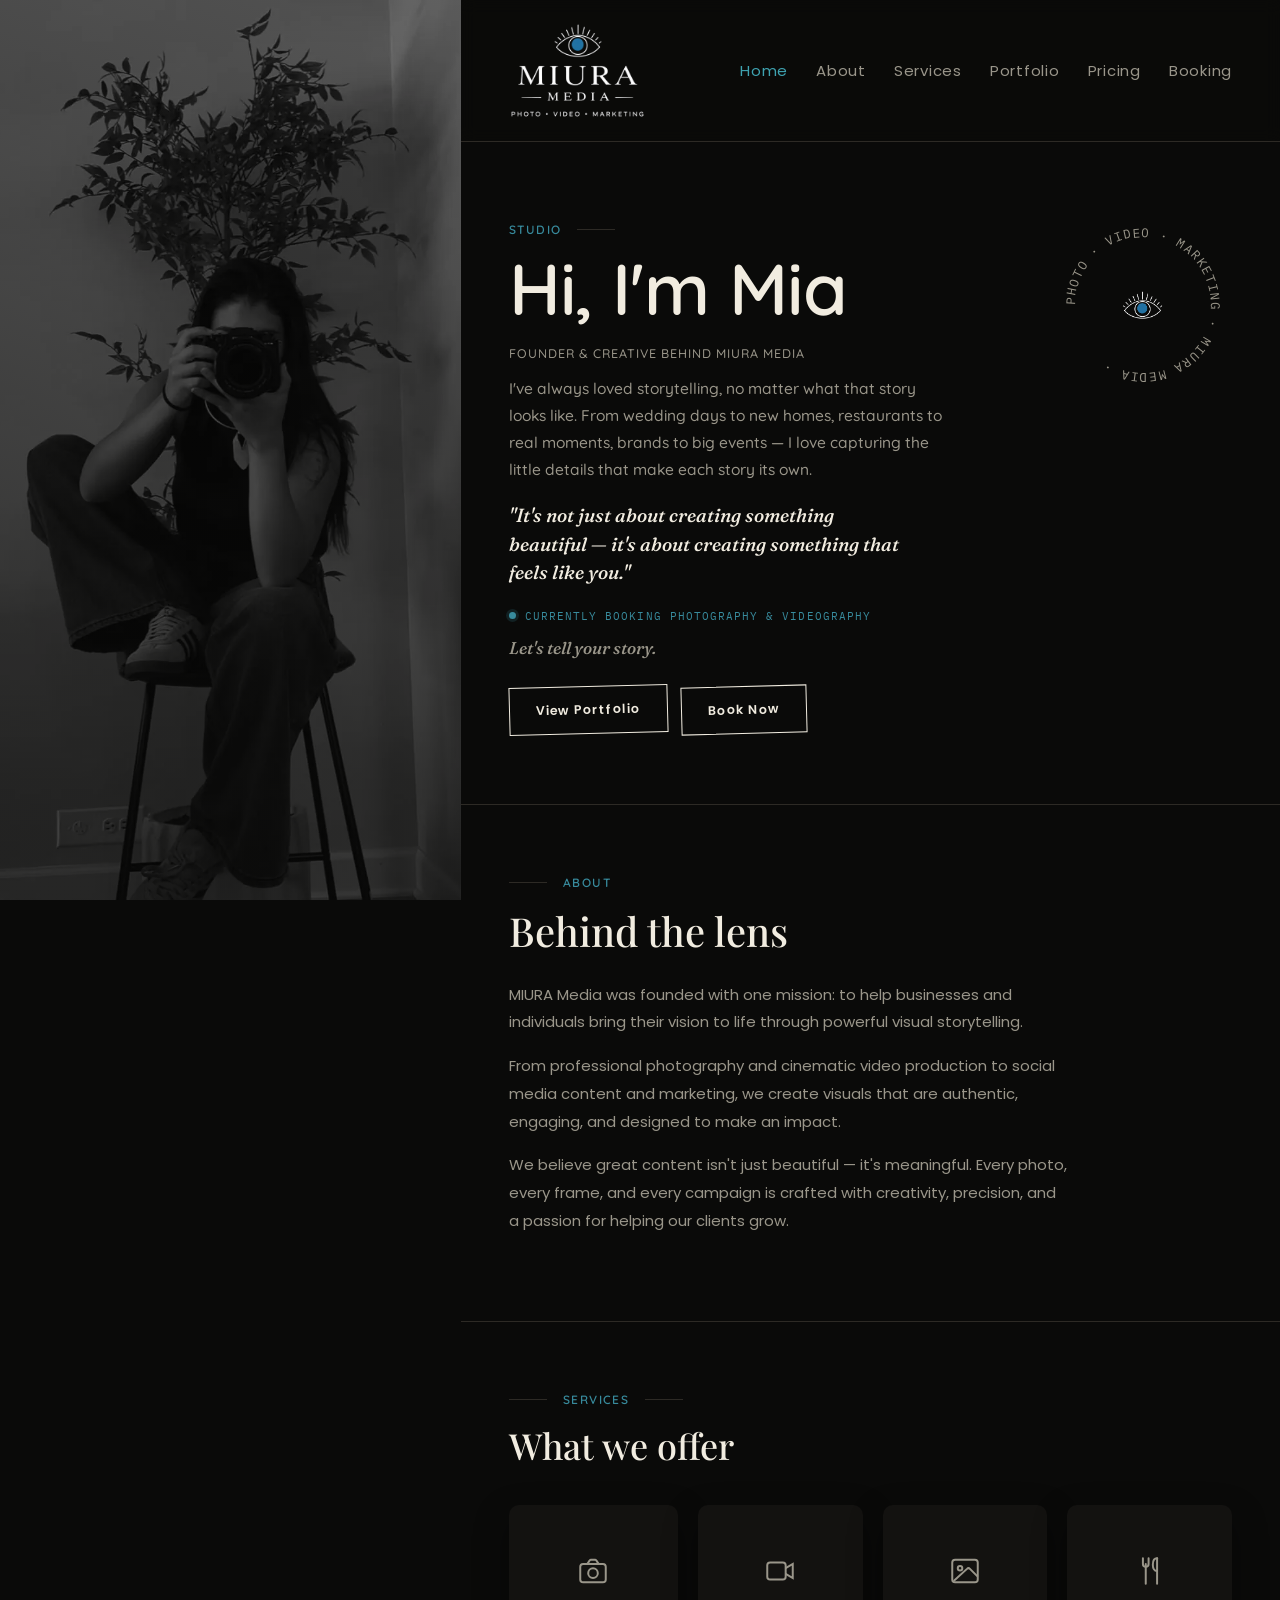
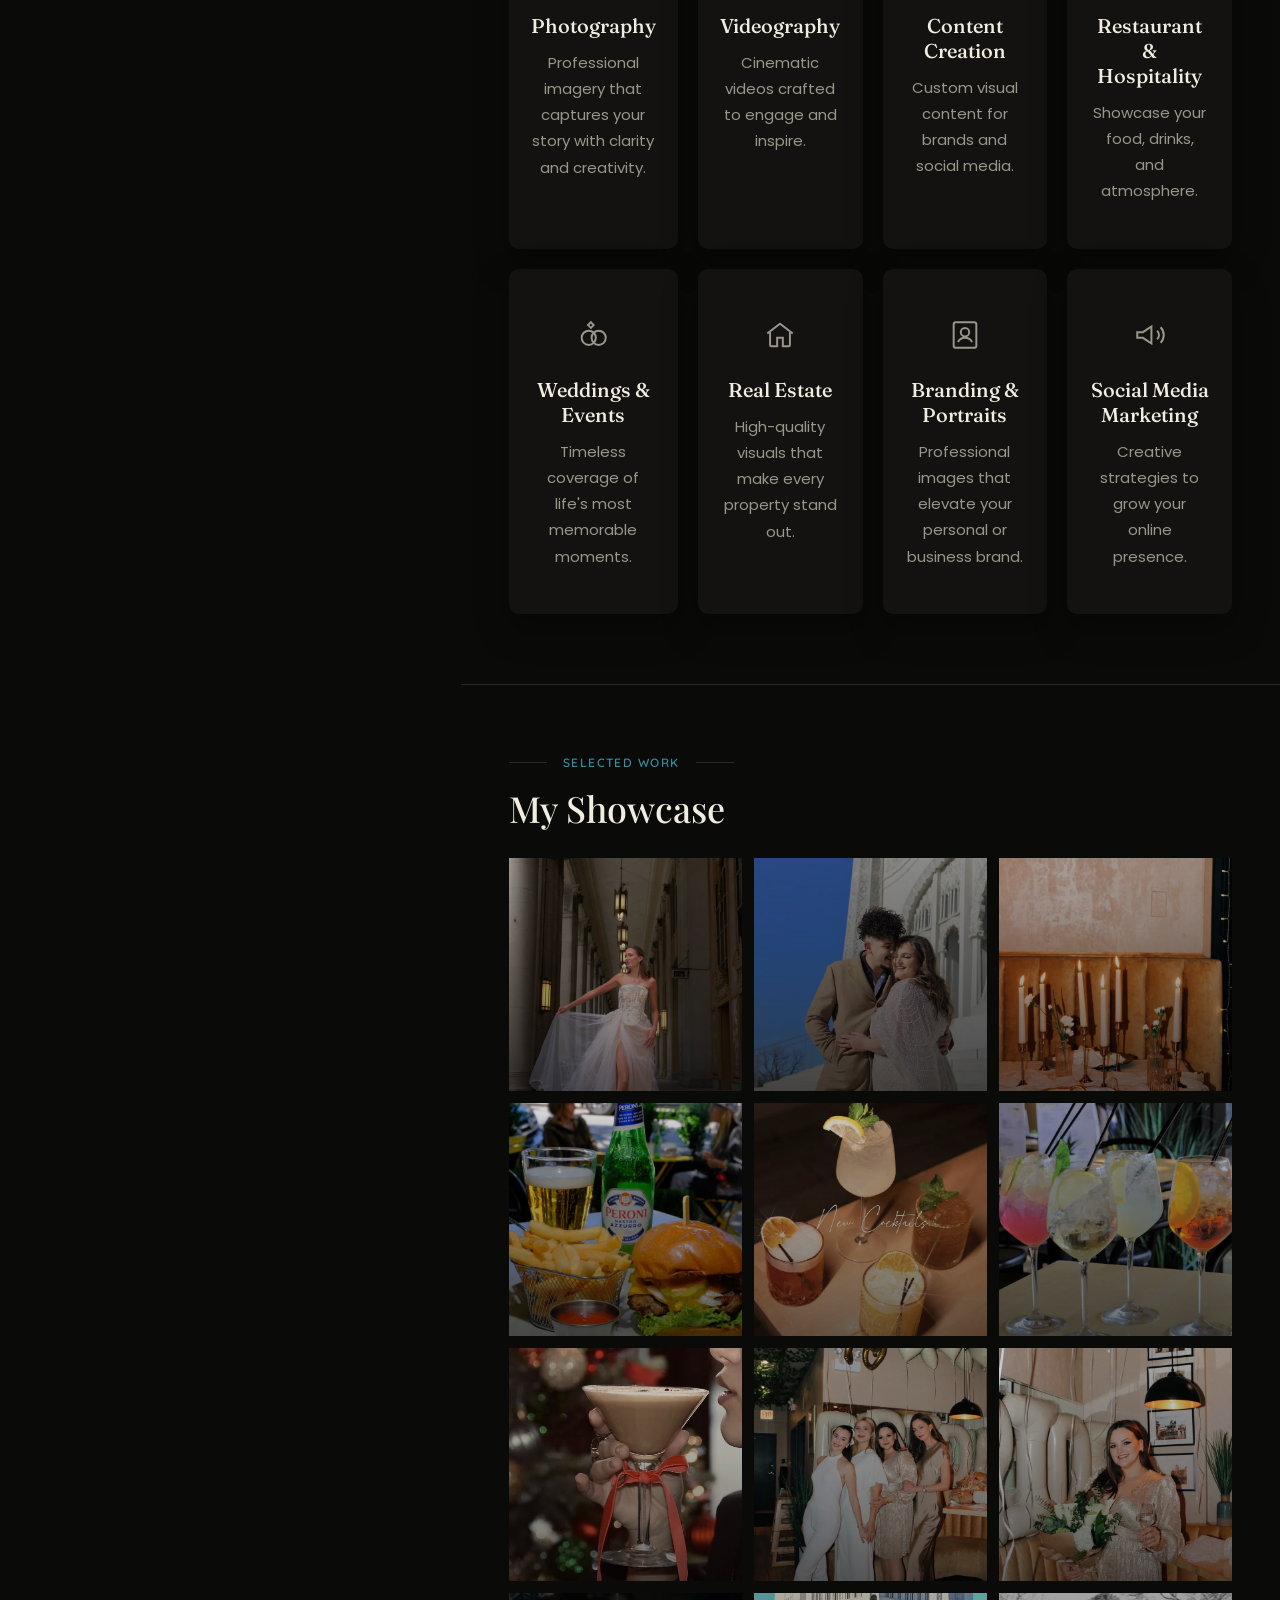
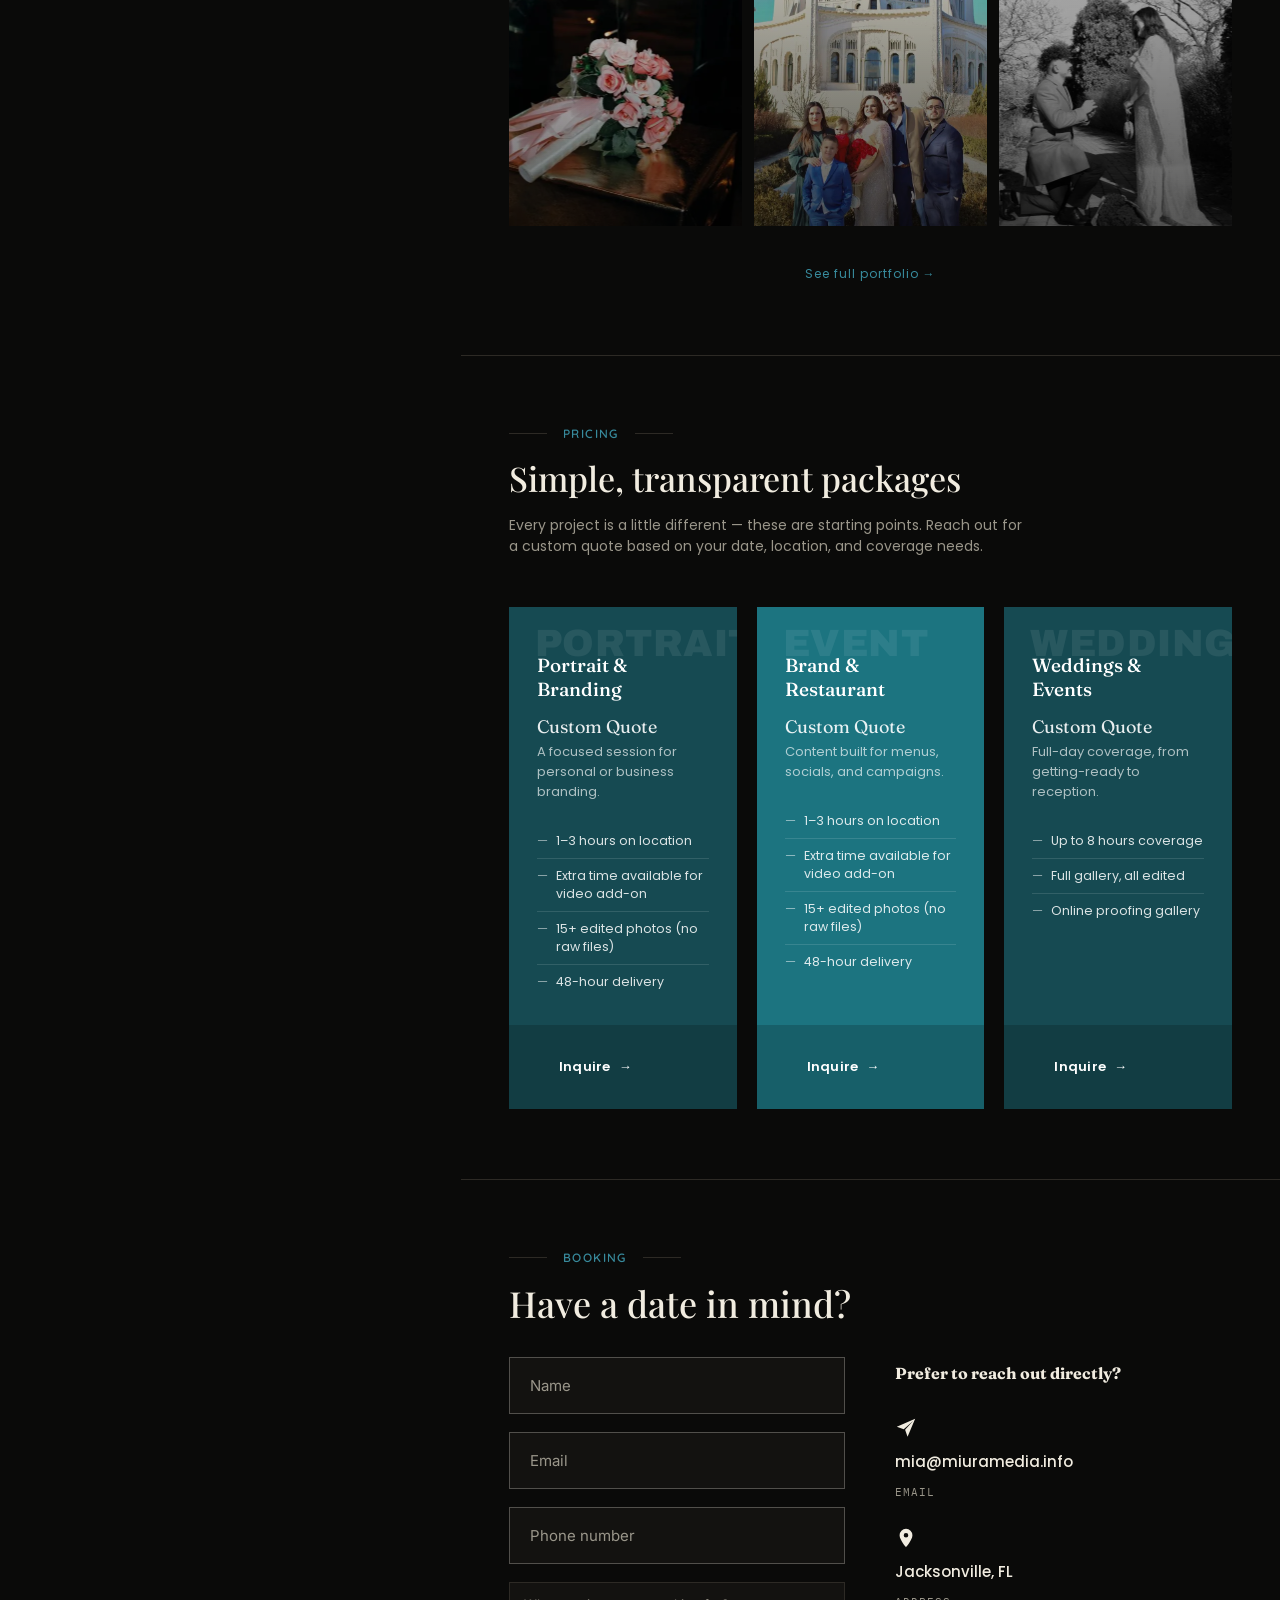
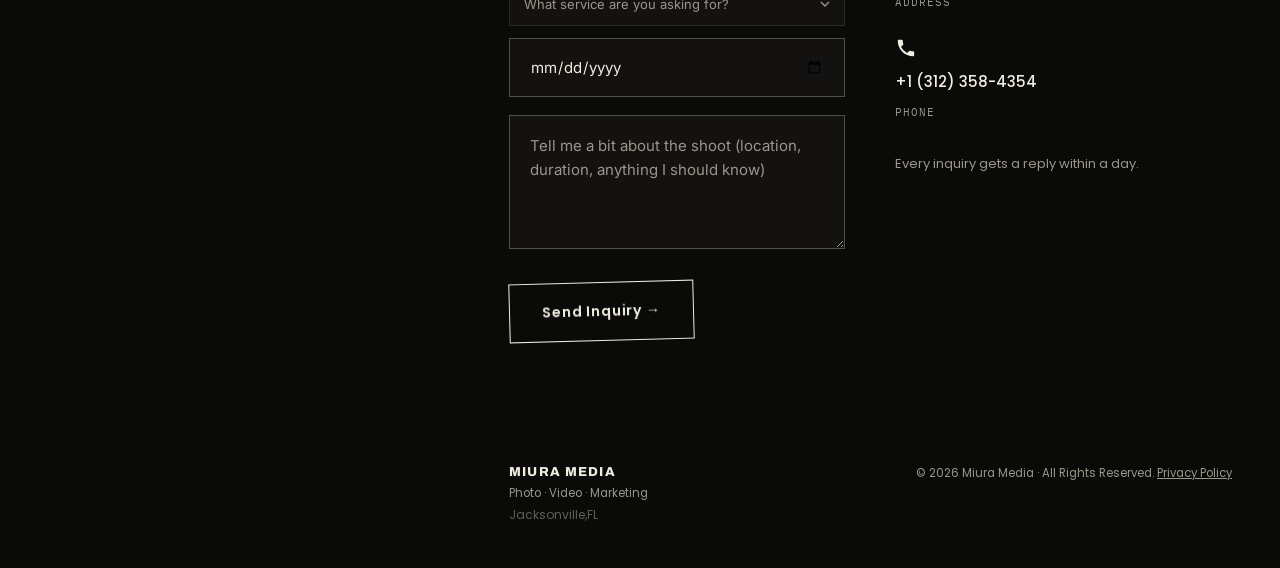
==== index.html @ 9d50cafa "update" ====
<!doctype html>
<html lang="en">
  <head>
    <meta charset="UTF-8" />
    <meta name="viewport" content="width=device-width, initial-scale=1" />
    <title>Miura Media — Photo · Video · Marketing</title>
    <meta
      name="description"
      content="Miura Media — professional photography, videography & content marketing for weddings, restaurants and brands."
    />
    <link rel="canonical" href="https://miuramedia.info/" />
     

    <meta property="og:type" content="website" />
    <meta
      property="og:title"
      content="Miura Media — Photo · Video · Marketing"
    />
    <meta
      property="og:description"
      content="Professional photography, videography & content marketing for weddings, restaurants and brands."
    />
    <meta
      property="og:image"
      content="https://miuramedia.info/images/logo.webp"
    />
    <meta property="og:url" content="https://miuramedia.info/" />

    <meta name="twitter:card" content="summary_large_image" />
    <meta
      name="twitter:title"
      content="Miura Media — Photo · Video · Marketing"
    />
    <meta
      name="twitter:description"
      content="Professional photography, videography & content marketing for weddings, restaurants and brands."
    />
    <meta
      name="twitter:image"
      content="https://miuramedia.info/images/logo.webp"
    />
    <link rel="icon" type="image/png" href="images/favicon.png" />
    <link rel="preconnect" href="https://fonts.googleapis.com" />
    <link
      rel="stylesheet"
      href="https://fonts.googleapis.com/css2?family=Archivo:wght@800;900&family=Fraunces:ital,opsz,wght@0,9..144,400;0,9..144,500;1,9..144,500&family=Inter:wght@400;500;600&family=IBM+Plex+Mono:wght@400;500&family=Playfair+Display:wght@500;600&family=Poppins:wght@400;500;600;800;900&family=Quicksand:wght@500;600;700&display=swap"
    />
    <link rel="stylesheet" href="css/style.css" />
  </head>
  <body>
    <div id="loading-intro">
      <div id="intro-logo-wrap">
        <img src="images/logo.webp" alt="Miura Media" id="intro-logo" />
      </div>
    </div>

    <div class="layout">
      <div class="left-wrap">
        <div class="left-photo"></div>
      </div>

      <div class="right">
        <nav>
          <div class="brand">
            <img
              src="images/logo.webp"
              alt="Miura Media"
              style="height: 97px; width: auto; display: block"
            />
          </div>
          <div class="navlinks">
            <a href="#home">Home</a><a href="#about">About</a
            ><a href="#services">Services</a><a href="#portfolio">Portfolio</a
            ><a href="#pricing">Pricing</a><a href="#booking">Booking</a>
          </div>
          <button class="hamburger" id="hamburgerBtn" aria-label="Open menu">
            <span></span><span></span><span></span>
          </button>
        </nav>

        <div class="mobile-menu" id="mobileMenu">
          <button
            class="mobile-menu-close"
            id="mobileMenuClose"
            aria-label="Close menu"
          >
            &times;
          </button>
          <a href="#home">Home</a>
          <a href="#about">About</a>
          <a href="#services">Services</a>
          <a href="#portfolio">Portfolio</a>
          <a href="#pricing">Pricing</a>
          <a href="#booking">Booking</a>
        </div>

        <img
          class="mobile-hero-photo"
          src="images/person1.webp"
          alt="Mia — Miura Media"
        />

        <section id="home">
          <div class="badge">
            <svg viewBox="0 0 130 130">
              <g class="ring">
                <defs>
                  <path
                    id="circlePath"
                    d="M 65,65 m -52,0 a 52,52 0 1,1 104,0 a 52,52 0 1,1 -104,0"
                  />
                </defs>
                <text>
                  <textPath href="#circlePath" startOffset="0%">
                    PHOTO · VIDEO · MARKETING · MIURA MEDIA ·
                  </textPath>
                </text>
              </g>
              <image
                href="images/logo-eye-new.png"
                x="30"
                y="52"
                width="70"
                height="27.5"
              />
            </svg>
          </div>
          <div class="flank"><span>Studio</span><span class="rule"></span></div>
          <div class="name display">Hi, I'm Mia</div>
          <div class="founder-line">
            Founder &amp; Creative Behind Miura Media
          </div>
          <p class="bio">
            I've always loved storytelling, no matter what that story looks
            like. From wedding days to new homes, restaurants to real moments,
            brands to big events — I love capturing the little details that make
            each story its own.
          </p>
          <p class="bio-quote">
            "It's not just about creating something beautiful — it's about
            creating something that feels like you."
          </p>
          <div class="booking-status">
            <span class="dot"></span>
            <span>Currently booking photography &amp; videography</span>
          </div>
          <p class="tagline">Let's tell your story.</p>
          <div class="btn-row">
            <a class="btn btn-ghost" href="#portfolio">View Portfolio</a>
            <a class="btn btn-ghost" href="#booking">Book Now</a>
          </div>
        </section>

        <section id="about">
          <div class="flank"><span class="rule"></span><span>About</span></div>
          <h2 class="serif">Behind the lens</h2>
          <p>
            MIURA Media was founded with one mission: to help businesses and
            individuals bring their vision to life through powerful visual
            storytelling.
          </p>
          <p>
            From professional photography and cinematic video production to
            social media content and marketing, we create visuals that are
            authentic, engaging, and designed to make an impact.
          </p>
          <p>
            We believe great content isn't just beautiful — it's meaningful.
            Every photo, every frame, and every campaign is crafted with
            creativity, precision, and a passion for helping our clients grow.
          </p>
        </section>

        <section id="services">
          <div class="flank">
            <span class="rule"></span><span>Services</span
            ><span class="rule"></span>
          </div>
          <h2
            class="serif"
            style="
              font-size: clamp(26px, 3.4vw, 36px);
              font-weight: 500;
              margin-bottom: 36px;
            "
          >
            What we offer
          </h2>
          <div class="svc-cards">
            <div class="svc-card">
              <div class="svc-icon">
                <svg
                  viewBox="0 0 24 24"
                  fill="none"
                  stroke="currentColor"
                  stroke-width="1.4"
                >
                  <rect x="3" y="7" width="18" height="13" rx="2" />
                  <path
                    d="M8 7l1.6-2.4A1 1 0 0 1 10.4 4h3.2a1 1 0 0 1 .8.6L16 7"
                  />
                  <circle cx="12" cy="13.5" r="3.4" />
                </svg>
              </div>
              <h3>Photography</h3>
              <p>
                Professional imagery that captures your story with clarity and
                creativity.
              </p>
            </div>
            <div class="svc-card">
              <div class="svc-icon">
                <svg
                  viewBox="0 0 24 24"
                  fill="none"
                  stroke="currentColor"
                  stroke-width="1.4"
                >
                  <rect x="3" y="6" width="13" height="12" rx="2" />
                  <path d="M16 10l5-3v10l-5-3" />
                </svg>
              </div>
              <h3>Videography</h3>
              <p>Cinematic videos crafted to engage and inspire.</p>
            </div>
            <div class="svc-card">
              <div class="svc-icon">
                <svg
                  viewBox="0 0 24 24"
                  fill="none"
                  stroke="currentColor"
                  stroke-width="1.4"
                >
                  <rect x="3" y="4" width="18" height="16" rx="2" />
                  <circle cx="8.5" cy="10" r="1.6" />
                  <path d="M21 16l-5.5-5.5a1.5 1.5 0 0 0-2.1 0L4 19" />
                </svg>
              </div>
              <h3>Content Creation</h3>
              <p>Custom visual content for brands and social media.</p>
            </div>
            <div class="svc-card">
              <div class="svc-icon">
                <svg
                  viewBox="0 0 24 24"
                  fill="none"
                  stroke="currentColor"
                  stroke-width="1.4"
                  stroke-linecap="round"
                  stroke-linejoin="round"
                >
                  <path d="M7 3v4a2 2 0 0 0 4 0V3" />
                  <path d="M9 7v14" />
                  <path d="M17 3c-2 0-3 2-3 4.5S15 12 17 12" />
                  <path d="M17 3v18" />
                </svg>
              </div>
              <h3>Restaurant &amp; Hospitality</h3>
              <p>Showcase your food, drinks, and atmosphere.</p>
            </div>
            <div class="svc-card">
              <div class="svc-icon">
                <svg
                  viewBox="0 0 24 24"
                  fill="none"
                  stroke="currentColor"
                  stroke-width="1.4"
                >
                  <circle cx="9" cy="14" r="5" />
                  <circle cx="16" cy="14" r="5" />
                  <path d="M12.5 5l-2-2-2 2 2 2z" />
                </svg>
              </div>
              <h3>Weddings &amp; Events</h3>
              <p>Timeless coverage of life's most memorable moments.</p>
            </div>
            <div class="svc-card">
              <div class="svc-icon">
                <svg
                  viewBox="0 0 24 24"
                  fill="none"
                  stroke="currentColor"
                  stroke-width="1.4"
                >
                  <path d="M3 11l9-7 9 7" />
                  <path d="M5 10v9a1 1 0 0 0 1 1h4v-6h4v6h4a1 1 0 0 0 1-1v-9" />
                </svg>
              </div>
              <h3>Real Estate</h3>
              <p>High-quality visuals that make every property stand out.</p>
            </div>
            <div class="svc-card">
              <div class="svc-icon">
                <svg
                  viewBox="0 0 24 24"
                  fill="none"
                  stroke="currentColor"
                  stroke-width="1.4"
                >
                  <rect x="4" y="3" width="16" height="18" rx="1.5" />
                  <circle cx="12" cy="10" r="3" />
                  <path d="M7 17c1-2 3-3 5-3s4 1 5 3" />
                </svg>
              </div>
              <h3>Branding &amp; Portraits</h3>
              <p>
                Professional images that elevate your personal or business
                brand.
              </p>
            </div>
            <div class="svc-card">
              <div class="svc-icon">
                <svg
                  viewBox="0 0 24 24"
                  fill="none"
                  stroke="currentColor"
                  stroke-width="1.4"
                >
                  <path d="M3 10v4h4l6 4V6l-6 4H3z" />
                  <path d="M17 9a4 4 0 0 1 0 6M19.5 6.5a8 8 0 0 1 0 11" />
                </svg>
              </div>
              <h3>Social Media Marketing</h3>
              <p>Creative strategies to grow your online presence.</p>
            </div>
          </div>
        </section>

        <section id="portfolio">
          <div class="flank">
            <span class="rule"></span><span>Selected Work</span
            ><span class="rule"></span>
          </div>
          <h2
            class="serif"
            style="
              font-size: clamp(26px, 3.4vw, 36px);
              font-weight: 500;
              margin-bottom: 26px;
            "
          >
            My Showcase
          </h2>

          <div class="grid" data-portfolio-grid data-limit="12"></div>

          <div class="view-all"><a href="portfolio.html">View More →</a></div>
        </section>

        <section id="pricing">
          <div class="flank">
            <span class="rule"></span><span>Pricing</span
            ><span class="rule"></span>
          </div>
          <h2
            class="serif"
            style="font-size: 34px; font-weight: 500; margin-bottom: 14px"
          >
            Simple, transparent packages
          </h2>
          <p
            style="
              color: var(--text-dim);
              font-size: 14px;
              max-width: 520px;
              margin-bottom: 50px;
            "
          >
            Every project is a little different — these are starting points.
            Reach out for a custom quote based on your date, location, and
            coverage needs.
          </p>

          <div class="pricing-grid">
            <!-- KART 1: Portrait & Branding -->
            <div class="price-card">
              <div class="ghost">PORTRAIT</div>
              <div class="card-top">
                <h3>Portrait &amp; Branding</h3>
                <div class="price">Custom Quote</div>
                <div class="desc">
                  A focused session for personal or business branding.
                </div>
                <ul>
                  <li>1–3 hours on location</li>
                  <li>Extra time available for video add-on</li>
                  <li>15+ edited photos (no raw files)</li>
                  <li>48-hour delivery</li>
                </ul>
              </div>
              <div class="card-bottom">
                <a class="btn btn-ghost inquire-btn" href="#booking">
                  <span>Inquire</span><span class="arrow">→</span>
                </a>
              </div>
            </div>

            <!-- KART 2: Brand & Restaurant (ortadaki, "mid" class'ı öne çıkarıyor) -->
            <div class="price-card mid">
              <div class="ghost">EVENT</div>
              <div class="card-top">
                <h3>Brand &amp; Restaurant</h3>
                <div class="price">Custom Quote</div>
                <div class="desc">
                  Content built for menus, socials, and campaigns.
                </div>
                <ul>
                  <li>1–3 hours on location</li>
                  <li>Extra time available for video add-on</li>
                  <li>15+ edited photos (no raw files)</li>
                  <li>48-hour delivery</li>
                </ul>
              </div>
              <div class="card-bottom">
                <a class="btn btn-ghost inquire-btn" href="#booking">
                  <span>Inquire</span><span class="arrow">→</span>
                </a>
              </div>
            </div>

            <!-- KART 3: Weddings & Events -->
            <div class="price-card">
              <div class="ghost">WEDDING</div>
              <div class="card-top">
                <h3>Weddings &amp; Events</h3>
                <div class="price">Custom Quote</div>
                <div class="desc">
                  Full-day coverage, from getting-ready to reception.
                </div>
                <ul>
                  <li>Up to 8 hours coverage</li>
                  <li>Full gallery, all edited</li>
                  <li>Online proofing gallery</li>
                </ul>
              </div>
              <div class="card-bottom">
                <a class="btn btn-ghost inquire-btn" href="#booking">
                  <span>Inquire</span><span class="arrow">→</span>
                </a>
              </div>
            </div>
          </div>
        </section>

        <section id="booking">
          <div class="flank">
            <span class="rule"></span><span>Booking</span
            ><span class="rule"></span>
          </div>
          <h2
            class="serif"
            style="
              font-size: clamp(26px, 3.4vw, 36px);
              font-weight: 500;
              margin-bottom: 30px;
            "
          >
            Have a date in mind?
          </h2>
          <div class="booking-wrap">
            <form class="booking-form" id="booking-form">
              <input
                type="text"
                name="website"
                id="booking-hp"
                autocomplete="off"
                tabindex="-1"
                style="
                  position: absolute;
                  left: -9999px;
                  width: 1px;
                  height: 1px;
                  opacity: 0;
                "
              />
              <input
                class="field"
                type="text"
                id="booking-name"
                placeholder="Name"
                required
              />
              <input
                class="field"
                type="email"
                id="booking-email"
                placeholder="Email"
                required
              />
              <input
                class="field"
                type="tel"
                id="booking-phone"
                placeholder="Phone number"
              />
              <div class="custom-select" id="service-select">
                <button
                  type="button"
                  class="custom-select-trigger"
                  id="service-trigger"
                >
                  <span class="custom-select-label"
                    >What service are you asking for?</span
                  >
                  <svg
                    class="custom-select-arrow"
                    width="10"
                    height="6"
                    viewBox="0 0 10 6"
                    fill="none"
                  >
                    <path
                      d="M1 1l4 4 4-4"
                      stroke="currentColor"
                      stroke-width="1.4"
                    />
                  </svg>
                </button>
                <ul class="custom-select-options" id="service-options">
                  <li data-value="photography">Photography</li>
                  <li data-value="videography">Videography</li>
                  <li data-value="content">Content Creation</li>
                  <li data-value="restaurant">Restaurant &amp; Hospitality</li>
                  <li data-value="weddings">Weddings &amp; Events</li>
                  <li data-value="real-estate">Real Estate</li>
                  <li data-value="branding">Branding &amp; Portraits</li>
                  <li data-value="social">Social Media Marketing</li>
                </ul>
                <input
                  type="hidden"
                  id="service-type"
                  name="service"
                  value=""
                />
              </div>
              <input
                class="field"
                type="date"
                id="booking-date"
                placeholder="Preferred date"
                min="2026-08-30"
              />
              <textarea
                class="field"
                id="booking-notes"
                rows="4"
                placeholder="Tell me a bit about the shoot (location, duration, anything I should know)"
              ></textarea>
              <button
                type="submit"
                class="btn btn-ghost"
                id="booking-submit"
                style="margin-top: 8px"
              >
                Send Inquiry →
              </button>
              <p
                id="booking-status"
                style="margin-top: 10px; font-size: 14px"
              ></p>
            </form>
            <div class="booking-info">
              <b>Prefer to reach out directly?</b>
              <div class="contact-row">
                <div class="contact-item">
                  <svg viewBox="0 0 24 24" fill="currentColor">
                    <path d="M22 2 2 10.5l7.5 2.8L20 4l-9 10 2.7 7.5L22 2Z" />
                  </svg>
                  <a
                    class="contact-value"
                    href="mailto:mia@miuramedia.info"
                    style="text-decoration: none"
                    >mia@miuramedia.info</a
                  >
                  <span class="contact-label">Email</span>
                </div>
                <div class="contact-item">
                  <svg viewBox="0 0 24 24" fill="currentColor">
                    <path
                      d="M12 2a7 7 0 0 0-7 7c0 5.2 7 13 7 13s7-7.8 7-13a7 7 0 0 0-7-7Zm0 9.5A2.5 2.5 0 1 1 12 6.5a2.5 2.5 0 0 1 0 5Z"
                    />
                  </svg>
                  <span class="contact-value">Jacksonville, FL</span>
                  <span class="contact-label">Address</span>
                </div>
                <div class="contact-item">
                  <svg viewBox="0 0 24 24" fill="currentColor">
                    <path
                      d="M6.6 10.8a15.8 15.8 0 0 0 6.6 6.6l2.2-2.2a1 1 0 0 1 1-.25c1.1.36 2.3.56 3.5.56a1 1 0 0 1 1 1V20a1 1 0 0 1-1 1C10.6 21 3 13.4 3 4a1 1 0 0 1 1-1h3.5a1 1 0 0 1 1 1c0 1.2.2 2.4.56 3.5a1 1 0 0 1-.25 1L6.6 10.8Z"
                    />
                  </svg>
                  <a
                    class="contact-value"
                    href="tel:+13123584354"
                    style="text-decoration: none"
                    >+1 (312) 358-4354</a
                  >
                  <span class="contact-label">Phone</span>
                </div>
              </div>
              <p class="contact-note">
                Every inquiry gets a reply within a day.
              </p>
            </div>
          </div>
        </section>

        <footer>
          <div>
            <div class="fbrand">MIURA MEDIA</div>
            <div>Photo · Video · Marketing</div>
            <div style="font-size: 12px; opacity: 0.6; margin-top: 4px">
            Jacksonville,FL
            </div>
          </div>
          <div>
            © 2026 Miura Media · All Rights Reserved.
            <a href="privacy.html" style="color: inherit">Privacy Policy</a>
          </div>
        </footer>
      </div>
    </div>
    <div class="lightbox" id="lightbox">
      <span class="lightbox-close" id="lightboxClose">&times;</span>
      <button
        class="lightbox-nav lightbox-prev"
        id="lightboxPrev"
        aria-label="Previous"
      >
        &#8249;
      </button>
      <img id="lightbox-img" src="" alt="" />
      <button
        class="lightbox-nav lightbox-next"
        id="lightboxNext"
        aria-label="Next"
      >
        &#8250;
      </button>
    </div>
    <script src="js/portfolio-data.js"></script>
    <script src="js/main.js"></script>
  </body>
</html>
---- css/style.css ----
:root {
  --bg: #0a0a09;
  --panel: #131210;
  --panel-2: #1a1815;
  --line: #2d2a25;
  --text: #f1ece0;
  --text-dim: #9a968a;
  --teal: #388b9d;
}

* {
  box-sizing: border-box;
  margin: 0;
  padding: 0;
}
html {
  scroll-behavior: smooth;
}
body {
  background: var(--bg);
  color: var(--text);
  font-family: "Poppins", sans-serif;
  -webkit-font-smoothing: antialiased;
}
.display {
  font-family: "Archivo", sans-serif;
  font-weight: 900;
}
.serif {
  font-family: "Playfair Display", serif;
}
.mono {
  font-family: "IBM Plex Mono", monospace;
}
a {
  color: inherit;
}

.layout {
  display: flex;
  min-height: 100vh;
}

/* LEFT — sticky portrait, persists through Home / About / Services / Portfolio */
.left-wrap {
  position: relative;
  width: 36%;
  flex-shrink: 0;
}
.left-photo {
  position: sticky;
  top: 0;
  height: 100vh;
  width: 100%;
  background:
    linear-gradient(200deg, rgba(10, 10, 9, 0.15), rgba(10, 10, 9, 0.55) 75%),
    url("../images/person1.webp");
  background-size: cover;
  background-position: center 70%;
}
.left-photo .tag {
  position: absolute;
  bottom: 24px;
  left: 24px;
  font-family: "IBM Plex Mono", monospace;
  font-size: 10px;
  letter-spacing: 0.1em;
  color: rgba(241, 236, 224, 0.35);
}
.mobile-hero-photo {
  display: none;
}

.right {
  flex: 1;
  min-width: 0;
}

nav {
  position: sticky;
  top: 0;
  z-index: 20;
  background: rgba(10, 10, 9, 0.9);
  backdrop-filter: blur(8px);
  display: flex;
  align-items: center;
  justify-content: space-between;
  padding: 22px 48px;
  border-bottom: 1px solid var(--line);
}
.brand {
  display: flex;
  align-items: center;
  gap: 10px;
}
.brand svg {
  width: 22px;
  height: 19px;
}
.brand span {
  font-family: "Archivo", sans-serif;
  font-weight: 800;
  font-size: 14px;
  letter-spacing: 0.14em;
}
.navlinks {
  display: flex;
  gap: 28px;
  font-size: 15px;
  letter-spacing: 0.05em;
  color: var(--text-dim);
}
.navlinks a {
  text-decoration: none;
}
.navlinks a:hover {
  color: var(--teal);
}

section {
  padding: 70px 48px;   /* 100px yerine 70px */
  border-bottom: 1px solid var(--line);
}
.flank {
  display: flex;
  align-items: center;
  gap: 16px;
  margin-bottom: 14px;
}
.flank.center {
  justify-content: center;
}
.flank .rule {
  width: 38px;
  height: 1px;
  background: var(--line);
}
.flank span {
  font-family: "Quicksand", sans-serif;
  font-weight: 600;
  font-size: 12px;
  letter-spacing: 0.12em;
  color: var(--teal);
  text-transform: uppercase;
}
/* HOME */
#home {
  position: relative;
  padding-top: 80px;
}
.badge {
  position: absolute;
  top: 78px;
  right: 52px;
  width: 170px;
  height: 170px;
}
.badge text {
  font-family: "IBM Plex Mono", monospace;
  font-size: 9.6px;
  letter-spacing: 0.06em;
  fill: var(--text-dim);
}
.badge .ring {
  animation: spin 18s linear infinite;
  transform-origin: 65px 65px;
}
@keyframes spin {
  to {
    transform: rotate(360deg);
  }
}

#home .name {
  font-family: "Quicksand", sans-serif;
  font-weight: 600;
  line-height: 1.05;
  letter-spacing: -0.01em;
  font-size: clamp(30px, 6.2vw, 72px);
  color: var(--text);
}

#home .name .letter {
  display: inline-block;
  opacity: 0;
  transform: translateY(22px);
  transition:
    opacity 0.6s ease,
    transform 0.6s ease;
}

#home .name .letter.in {
  opacity: 1;
  transform: translateY(0);
}

@media (prefers-reduced-motion: reduce) {
  #home .name .letter {
    opacity: 1;
    transform: none;
    transition: none;
  }
}
.founder-line {
  font-family: "Quicksand", sans-serif;
  font-weight: 500;
  font-size: 12.5px;
  letter-spacing: 0.08em;
  color: var(--text-dim);
  text-transform: uppercase;
  margin: 18px 0 0;
}

.bio {
  max-width: 440px;
  color: var(--text-dim);
  font-size: 14.5px;
  line-height: 1.75;
  margin: 14px 0 18px;
}
#home .bio {
  font-family: "Quicksand", sans-serif;
  font-weight: 500;
  font-size: 15.5px;
}
.bio-quote {
  font-family: "Fraunces", serif;
  font-style: italic;
  font-weight: 500;
  font-size: 19px;
  line-height: 1.5;
  color: var(--text);
  max-width: 400px;
  margin: 0 0 22px;
}

.booking-status {
  display: flex;
  align-items: center;
  gap: 9px;
  margin-bottom: 14px;
}

.booking-status .dot {
  width: 7px;
  height: 7px;
  border-radius: 50%;
  background: var(--teal);
  box-shadow: 0 0 0 3px rgba(56, 139, 157, 0.18);
  display: inline-block;
  flex-shrink: 0;
}

.booking-status span:last-child {
  font-family: "IBM Plex Mono", monospace;
  font-size: 10.5px;
  letter-spacing: 0.1em;
  color: var(--teal);
  text-transform: uppercase;
}

.tagline {
  font-family: "Fraunces", serif;
  font-style: italic;
  font-weight: 500;
  font-size: 17px;
  color: var(--text-dim);
  margin: 0 0 28px;
}

@media (max-width: 640px) {
   section {
    padding: 32px 20px;
  }
  #home .name {
    font-size: clamp(26px, 9vw, 38px);
  }
  .bio-quote {
    font-size: 16.5px;
    max-width: 100%;
  }
  .booking-status span:last-child {
    font-size: 9.5px;
    letter-spacing: 0.08em;
  }
  .tagline {
    font-size: 15.5px;
  }
}

.btn-row {
  display: flex;
  gap: 14px;
  flex-wrap: wrap;
}

.btn {
  display: inline-block;
  font-size: 12.5px;
  font-weight: 600;
  letter-spacing: 0.06em;
  padding: 14px 26px;
  text-decoration: none;
  transform: rotate(-1.5deg);
  transition:
    transform 0.25s ease,
    background 0.2s ease,
    color 0.2s ease,
    border-color 0.2s ease;
  font-family: "Poppins", sans-serif;
  border: none;
  background: none;
  cursor: pointer;
  appearance: none;
  -webkit-appearance: none;
}
.btn:hover {
  transform: rotate(0deg);
}

.btn-solid {
  background: var(--teal);
  color: var(--bg);
  transition: filter 0.3s ease;
}
.btn-solid:hover {
  filter: brightness(1.12);
}
.btn-ghost {
  border: 1px solid var(--text);
  color: var(--text);
  transition:
    border-color 0.3s ease,
    color 0.3s ease;
}
.btn-ghost:hover {
  border-color: var(--teal);
  color: var(--teal);
}

/* ABOUT */
#about h2 {
  font-size: clamp(28px, 3.6vw, 40px);
  font-weight: 500;
  margin-bottom: 24px;
}
#about p {
  max-width: 560px;
  color: var(--text-dim);
  font-size: 15px;
  line-height: 1.85;
  margin-bottom: 16px;
}

/* SERVICES */
.svc-cards {
  display: grid;
  grid-template-columns: repeat(4, 1fr);
  gap: 20px;
}
.svc-card {
  background: var(--panel);
  padding: 44px 22px;
  text-align: center;
  border-radius: 10px;

  box-shadow: 0 14px 34px rgba(0, 0, 0, 0.35);
  transition:
    background 0.3s ease,
    transform 0.3s ease,
    border-color 0.3s ease;
}
.svc-card:hover {
  transform: translateY(-4px);
  border-color: var(--teal);
}

.svc-icon {
  width: 64px;
  height: 44px;
  display: flex;
  align-items: center;
  justify-content: center;
  margin: 0 auto 20px;
}
.svc-icon svg {
  width: 34px;
  height: 34px;
  color: var(--text-dim);
  transition: color 0.3s ease;
}
.svc-card h3 {
  font-family: "Fraunces", serif;
  font-size: 20px;
  font-weight: 500;
  margin-bottom: 12px;
  color: var(--text);
  transition: color 0.3s ease;
}
.svc-card p {
  color: var(--text-dim);
  font-size: 15px;
  line-height: 1.75;
}
.svc-card:hover {
  background: var(--panel-2);
}
.svc-card:hover .svc-icon svg {
  color: var(--teal);
}

/* PORTFOLIO */
.filter-row {
  display: flex;
  gap: 20px;
  margin-bottom: 28px;
  font-size: 15px;

  color: var(--text-dim);
  font-family: "Poppins", sans-serif;
  flex-wrap: wrap;
}
.filter-row span.active {
  color: var(--teal);
}
.filter-row .dot {
  color: var(--line);
}
.filter-row span[data-filter] {
  cursor: pointer;
}
.filter-row span[data-filter]:hover {
  color: var(--text);
}
.grid {
  display: grid;
  grid-template-columns: repeat(3, 1fr);
  gap: 12px;
}
.g-empty {
  grid-column: 1 / -1;
  padding: 48px 0;
  text-align: center;
  font-family: "IBM Plex Mono", monospace;
  font-size: 12px;
  letter-spacing: 0.06em;
  color: var(--text-dim);
}
.g-tile {
  aspect-ratio: 1/1;
  position: relative;
  overflow: hidden;
  display: flex;
  align-items: flex-end;
  padding: 14px;
}
.g-tile::after {
  content: "";
  position: absolute;
  inset: 0;
  pointer-events: none;
  background: linear-gradient(
    180deg,
    rgba(10, 10, 9, 0.15) 0%,
    rgba(10, 10, 9, 0.6) 100%
  );
  mix-blend-mode: multiply;
}
.g-tile .cap {
  font-family: "IBM Plex Mono", monospace;
  font-size: 10.5px;
  letter-spacing: 0.08em;
  color: rgba(241, 236, 224, 0.7);
  opacity: 0;
  transition: opacity 0.2s;
  position: relative;
  z-index: 2;
}
.g-tile:hover .cap {
  opacity: 1;
}
.g-tile:hover .tint {
  opacity: 0.55;
}
.g-tile .tint {
  position: absolute;
  inset: 0;
  background: var(--bg);
  opacity: 0;
  transition: opacity 0.3s ease;
}
.g-tile {
  transition: box-shadow 0.3s ease;
}
/* .g-tile:hover {
  box-shadow: inset 0 0 0 1px var(--teal);
} */

.view-all {
  text-align: center;
  margin-top: 34px;
}
.view-all a {
  color: var(--teal);
  font-size: 12px;
  letter-spacing: 0.08em;
  text-decoration: none;
}

/* BOOKING */
#booking {
  border-bottom: none;
}
.booking-wrap {
  display: flex;
  gap: 50px;
  flex-wrap: wrap;
}
.booking-form {
  flex: 1;
  min-width: 280px;
}
.field {
  width: 100%;
  background: var(--panel);
  border: 1px solid rgba(241, 236, 224, 0.28);
  color: var(--text);
  padding: 18px 20px;
  font-size: 15px;
  margin-bottom: 18px;
  font-family: "Inter", sans-serif;
  outline: none;
  transition: border-color 0.2s ease;
}
.field:focus,
.field:focus-visible {
  outline: none;
  border-color: var(--teal);
}
.field::placeholder {
  color: var(--text-dim);
}
textarea.field {
  resize: vertical;
  min-height: 130px;
  line-height: 1.6;
  font-size: 15px;
}
#booking-submit {
  padding: 18px 32px;
  font-size: 14px;
}

/* Custom dropdown — replaces native <select> for full style control */
.custom-select {
  position: relative;
  margin-bottom: 12px;
}
.custom-select-trigger {
  width: 100%;
  background: var(--panel);
  border: 1px solid var(--line);
  color: var(--text);
  padding: 13px 14px;
  font-size: 13px;
  font-family: "Inter", sans-serif;
  text-align: left;
  display: flex;
  align-items: center;
  justify-content: space-between;
  cursor: pointer;
  transition: border-color 0.2s ease;
  outline: none;
}
.custom-select-trigger:focus,
.custom-select-trigger:focus-visible {
  outline: none;
  border-color: var(--teal);
}
.custom-select-trigger .custom-select-label {
  color: var(--text-dim);
}
.custom-select.has-value .custom-select-trigger .custom-select-label {
  color: var(--text);
}
.custom-select-trigger:hover,
.custom-select.open .custom-select-trigger {
  border-color: var(--teal);
}
.custom-select-arrow {
  color: var(--text-dim);
  flex-shrink: 0;
  margin-left: 10px;
  transition: transform 0.2s ease;
}
.custom-select.open .custom-select-arrow {
  transform: rotate(180deg);
}
.custom-select-options {
  list-style: none;
  margin: 0;
  padding: 6px 0;
  position: absolute;
  top: calc(100% + 6px);
  left: 0;
  right: 0;
  z-index: 20;
  background: #0a0a09;
  border: 1px solid var(--line);
  max-height: 280px;
  overflow-y: auto;
  -webkit-overflow-scrolling: touch;
  touch-action: pan-y;
  overscroll-behavior: contain;
  scrollbar-width: thin;
  scrollbar-color: var(--line) transparent;
  opacity: 0;
  visibility: hidden;
  transform: translateY(-6px);
  transition:
    opacity 0.18s ease,
    transform 0.18s ease;
  box-shadow: 0 18px 40px rgba(0, 0, 0, 0.5);
}
.custom-select-options::-webkit-scrollbar {
  width: 6px;
}
.custom-select-options::-webkit-scrollbar-track {
  background: transparent;
}
.custom-select-options::-webkit-scrollbar-thumb {
  background: var(--line);
  border-radius: 3px;
}
.custom-select-options::-webkit-scrollbar-thumb:hover {
  background: var(--text-dim);
}
.custom-select.open .custom-select-options {
  opacity: 1;
  visibility: visible;
  transform: translateY(0);
}
.custom-select-options li {
  padding: 11px 14px;
  font-size: 13px;
  color: var(--text);
  cursor: pointer;
  transition:
    background 0.12s ease,
    color 0.12s ease;
}
.custom-select-options li:hover,
.custom-select-options li.active {
  background: var(--teal);
  color: var(--bg);
}

.booking-info {
  flex: 1;
  min-width: 240px;
  color: var(--text-dim);
  font-size: 13.5px;
  line-height: 2;
}
.booking-info b {
  color: var(--text);
  display: block;
  margin-bottom: 6px;
  font-family: "Fraunces", serif;
  font-size: 16px;
}
.contact-row {
  display: flex;
  flex-direction: column;
  gap: 24px;
  margin: 28px 0;
}
.contact-item {
  display: flex;
  flex-direction: column;
  gap: 4px;
}
.contact-item svg {
  width: 22px;
  height: 22px;
  color: var(--text);
  margin-bottom: 4px;
}
.contact-value {
  color: var(--text);
  font-size: 15px;
  font-weight: 500;
}
.contact-label {
  font-family: "IBM Plex Mono", monospace;
  font-size: 11px;
  letter-spacing: 0.08em;
  text-transform: uppercase;
  color: var(--text-dim);
}
.contact-note {
  color: var(--text-dim);
  font-size: 13px;
  margin: 0;
}

footer {
  padding: 44px 48px;
  display: flex;
  justify-content: space-between;
  flex-wrap: wrap;
  gap: 16px;
  color: var(--text-dim);
  font-size: 11.5px;
}
footer .fbrand {
  font-family: "Archivo", sans-serif;
  font-weight: 800;
  color: var(--text);
  font-size: 13px;
  letter-spacing: 0.1em;
  margin-bottom: 6px;
}

@media (max-width: 900px) {
  .left-wrap {
    display: none;
  }
  .badge {
    display: none;
  }
  .svc-cards {
    grid-template-columns: repeat(2, 1fr);
    gap: 12px;
  }

  .custom-select-options {
    max-height: 200px;
  }
  .custom-select-options li {
    padding: 9px 14px;
  }

  /* Full-width hero photo banner right under the nav, mobile only */

  .mobile-hero-photo {
    display: block;
    width: 100%;
    height: auto;
  }

  /* Portfolio becomes a swipeable slider on mobile */
  .grid {
    display: flex;
    grid-template-columns: unset;
    overflow-x: auto;
    scroll-snap-type: x mandatory;
    gap: 10px;
    margin: 0 -24px;
    padding: 0 24px 6px;
    -webkit-overflow-scrolling: touch;
    scrollbar-width: none;
  }
  .grid::-webkit-scrollbar {
    display: none;
  }
  .g-tile {
    flex: 0 0 80%;
    scroll-snap-align: center;
    aspect-ratio: 4/5;
  }
  .filter-row {
    overflow-x: auto;
    flex-wrap: nowrap;
    padding-bottom: 4px;
    scrollbar-width: none;
  }
  .filter-row::-webkit-scrollbar {
    display: none;
  }

  section {
    padding: 37px 24px;
  }
  nav {
    padding: 18px 24px;
  }
  .navlinks {
    display: none;
  }

  #home {
    padding-top: 24px;
  }
}

/* ---------------------------------------------
   Loading intro — plays once per session, then
   reveals the site. Eye "blinks open" from the
   real logo mark.
--------------------------------------------- */
#loading-intro {
  position: fixed;
  inset: 0;
  z-index: 9999;
  background: #0a0a09;
  display: flex;
  align-items: center;
  justify-content: center;
  transition: opacity 0.6s ease;
}
#loading-intro.intro-hidden {
  opacity: 0;
  pointer-events: none;
}
#loading-intro.intro-skip {
  transition: none;
  opacity: 0;
  pointer-events: none;
}
#intro-logo-wrap {
  width: 220px;
  overflow: hidden;
  clip-path: inset(48% 0 48% 0);
  transform: scale(0.94);
  opacity: 0;
  animation:
    introFadeIn 0.3s ease forwards,
    introBlinkOpen 0.9s cubic-bezier(0.2, 0.9, 0.3, 1) 0.3s forwards;
}
#intro-logo {
  display: block;
  width: 100%;
  height: auto;
}
@keyframes introFadeIn {
  to {
    opacity: 1;
  }
}
@keyframes introBlinkOpen {
  0% {
    clip-path: inset(48% 0 48% 0);
    transform: scale(0.94);
  }
  65% {
    clip-path: inset(0% 0 0% 0);
    transform: scale(1.03);
  }
  100% {
    clip-path: inset(0% 0 0% 0);
    transform: scale(1);
  }
}
body.intro-active {
  overflow: hidden;
}

/* ---------------------------------------------
   Mobile hamburger menu
--------------------------------------------- */
.hamburger {
  display: none;
  flex-direction: column;
  gap: 5px;
  background: none;
  border: none;
  cursor: pointer;
  padding: 8px;
  position: relative;
  z-index: 50;
}
.hamburger span {
  width: 24px;
  height: 2px;
  background: var(--text);
  display: block;
  transition:
    transform 0.25s ease,
    opacity 0.25s ease;
}
.hamburger.open span:nth-child(1) {
  transform: translateY(7px) rotate(45deg);
}
.hamburger.open span:nth-child(2) {
  opacity: 0;
}
.hamburger.open span:nth-child(3) {
  transform: translateY(-7px) rotate(-45deg);
}

.mobile-menu {
  position: fixed;
  inset: 0;
  z-index: 40;
  background: rgba(10, 10, 9, 0.98);
  display: flex;
  flex-direction: column;
  align-items: center;
  justify-content: center;
  gap: 30px;
  opacity: 0;
  pointer-events: none;
  transition: opacity 0.3s ease;
}
.mobile-menu.open {
  opacity: 1;
  pointer-events: auto;
}
.mobile-menu a {
  color: var(--text);
  font-family: "Fraunces", serif;
  font-size: 22px;
  letter-spacing: 0.05em;
  text-decoration: none;
}
.mobile-menu a:hover {
  color: var(--teal);
}

@media (max-width: 900px) {
  .hamburger {
    display: flex;
  }
}

.mobile-menu-close {
  position: absolute;
  top: 18px;
  right: 22px;
  background: none;
  border: none;
  color: var(--text);
  font-size: 48px;
  font-weight: 200;
  line-height: 1;
  cursor: pointer;
  z-index: 60;
}

/* Eye icon on hover + click-to-enlarge lightbox */
.g-tile {
  cursor: pointer;
  -webkit-tap-highlight-color: transparent;
}
.view-icon {
  position: absolute;
  top: 50%;
  left: 50%;
  width: 56px;
  height: 56px;
  border-radius: 50%;
  background: rgba(10, 10, 9, 0.35);
  border: 1px solid rgba(241, 236, 224, 0.45);
  backdrop-filter: blur(3px);
  display: flex;
  align-items: center;
  justify-content: center;
  opacity: 0;
  transform: translate(-50%, -50%) scale(0.8);
  transition:
    opacity 0.3s ease,
    transform 0.3s ease;
  pointer-events: none;
  z-index: 2;
}
.g-tile:hover .view-icon {
  opacity: 1;
  transform: translate(-50%, -50%) scale(1);
}
.g-tile.touch-active .view-icon {
  opacity: 1;
  transform: translate(-50%, -50%) scale(1);
}
.g-tile.touch-active .tint {
  opacity: 0.55;
}
.lightbox {
  position: fixed;
  inset: 0;
  z-index: 200;
  background: rgba(10, 10, 9, 0.95);
  display: none;
  align-items: center;
  justify-content: center;
  padding: 24px;
}
.lightbox.open {
  display: flex;
}
.lightbox img {
  max-width: 90vw;
  max-height: 85vh;
  object-fit: contain;
}
.lightbox-close {
  position: absolute;
  top: 20px;
  right: 28px;
  color: var(--text);
  font-size: 42px;
  font-weight: 200;
  cursor: pointer;
  line-height: 1;
}

@media (max-width: 900px) {
  .view-icon {
    display: none;
  }
}

.pricing-grid {
  display: grid;
  grid-template-columns: repeat(3, 1fr);
  gap: 20px;
}
.price-card {
  position: relative;
  overflow: hidden;
  background: #164a52;
  border: none;
  padding: 0;
  display: flex;
  flex-direction: column;
}
.price-card.mid {
  background: #1c7480;
}

.price-card .ghost {
  position: absolute;
  top: 18px;
  left: 26px;
  font-family: "Archivo", sans-serif;
  font-weight: 900;
  font-size: 38px;
  letter-spacing: 0.5px;
  color: rgba(255, 255, 255, 0.08);
  line-height: 1;
  white-space: nowrap;
  pointer-events: none;
}

.price-card .card-top {
  padding: 46px 28px 0;
  flex: 1;
}

.price-card h3 {
  position: relative;
  font-family: "Fraunces", serif;
  color: #fff;
  font-size: 19px;
  font-weight: 500;
  margin-bottom: 14px;
}
.price-card .price {
  font-family: "Fraunces", serif;
  font-size: 18px;
  color: rgba(255, 255, 255, 0.9);
  margin-bottom: 4px;
}
.price-card .desc {
  color: rgba(255, 255, 255, 0.65);
  font-size: 13px;
  margin-bottom: 22px;
}
.price-card ul {
  list-style: none;
  margin-bottom: 26px;
}
.price-card li {
  font-size: 12.5px;
  color: rgba(255, 255, 255, 0.85);
  padding: 8px 0;
  border-top: 1px solid rgba(255, 255, 255, 0.12);
  display: flex;
  gap: 8px;
}
.price-card li:first-child {
  border-top: none;
}
.price-card li::before {
  content: "—";
  color: rgba(255, 255, 255, 0.5);
  flex-shrink: 0;
}
.price-card .card-bottom {
  display: flex;
  align-items: center;
  justify-content: space-between;
  padding: 20px 28px;
  background: rgba(0, 0, 0, 0.18);
}
.price-card .card-bottom .btn {
  transform: none;
  padding: 12px 22px;
}

.inquire-btn {
  display: inline-flex;
  align-items: center;
  gap: 8px;
  font-size: 13px;
  font-weight: 600;
  letter-spacing: 0.02em;
  text-transform: none;
  border: none;
  color: #fff;
}
.inquire-btn:hover {
  color: #fff;
  border: none;
}
.inquire-btn .arrow {
  display: inline-block;
  transition: transform 0.25s ease;
}
.inquire-btn:hover .arrow {
  transform: translateX(6px) scale(1.4);
}
@media (max-width: 900px) {
  .pricing-grid {
    grid-template-columns: 1fr;
  }

  .price-card .ghost {
    font-size: 26px;
    top: 14px;
    left: 20px;
  }
  .price-card .card-top {
    padding: 34px 22px 0;
  }
  .price-card h3 {
    font-size: 17px;
    margin-bottom: 10px;
  }
  .price-card .card-bottom {
    padding: 16px 22px;
  }
}

/* ---------------------------------------------
   PAGE HEADER — portfolio.html gibi ayrı sayfalarda
   navbar altında: başlık + breadcrumb solda,
   bizim dönen eye-logo rozeti sağda.
--------------------------------------------- */
.page-header {
  position: relative;
  background: var(--panel);
  border-bottom: 1px solid var(--line);
  padding: 70px 48px;
  display: flex;
  align-items: center;
  justify-content: space-between;
  overflow: hidden;
}

.page-header-title {
  display: flex;
  align-items: center;
  gap: 24px;
  flex-wrap: wrap;
}
.page-header-title h1 {
  font-family: "Archivo", sans-serif;
  font-weight: 900;
  font-size: clamp(32px, 4.6vw, 52px);
  letter-spacing: 0.01em;
  text-transform: uppercase;
  color: rgba(241, 236, 224, 0.18);
  margin-bottom: 0;
  white-space: nowrap;
}
.page-header-title .rule {
  height: 1px;
  width: 90px;
  background: var(--line);
  flex-shrink: 0;
}
.breadcrumb {
  font-family: "IBM Plex Mono", monospace;
  font-size: 12px;
  letter-spacing: 0.06em;
  color: var(--text-dim);
  display: flex;
  align-items: center;
  gap: 8px;
}
.breadcrumb a {
  text-decoration: none;
  color: var(--text-dim);
  transition: color 0.2s ease;
}
.breadcrumb a:hover {
  color: var(--teal);
}
.breadcrumb .sep {
  color: var(--line);
}
.breadcrumb .current {
  color: var(--teal);
}

/* page-header içindeki rozet: absolute değil, normal akışta sağda */
.page-header .badge {
  position: relative;
  top: auto;
  right: auto;
  width: 150px;
  height: 150px;
  flex-shrink: 0;
}

@media (max-width: 900px) {
  .page-header {
    flex-direction: column;
    align-items: flex-start; /* ← sola yaslı, webdeki gibi */
    gap: 14px;
    padding: 50px 24px;
  }
  .page-header .badge {
    display: none !important; /* ← daire mobilde kalksın */
  }
  /* h1 ve .rule için ayrı bir kural YOK — webdeki (.page-header-title h1)
     stili aynen mobilde de kullanılıyor: soluk, uppercase, yanında çizgi */
}
@media (max-width: 900px) {
  .filter-row {
    display: flex !important;
    flex-wrap: nowrap !important;
    overflow-x: auto !important;
    white-space: nowrap;
    gap: 14px;
  }
  .filter-row span {
    flex-shrink: 0;
  }
}

.lightbox-nav {
  position: absolute;
  top: 50%;
  transform: translateY(-50%);
  background: rgba(10, 10, 9, 0.4);
  border: 1px solid rgba(241, 236, 224, 0.35);
  color: var(--text);
  font-size: 34px;
  width: 52px;
  height: 52px;
  border-radius: 50%;
  cursor: pointer;
  display: flex;
  align-items: center;
  justify-content: center;
  line-height: 1;
  transition:
    border-color 0.2s ease,
    color 0.2s ease;
  z-index: 210;
}
.lightbox-nav:hover {
  border-color: var(--teal);
  color: var(--teal);
}
.lightbox-prev {
  left: 24px;
}
.lightbox-next {
  right: 24px;
}

@media (max-width: 700px) {
  .lightbox-nav {
    width: 42px;
    height: 42px;
    font-size: 26px;
  }
  .lightbox-prev {
    left: 8px;
  }
  .lightbox-next {
    right: 8px;
  }
}
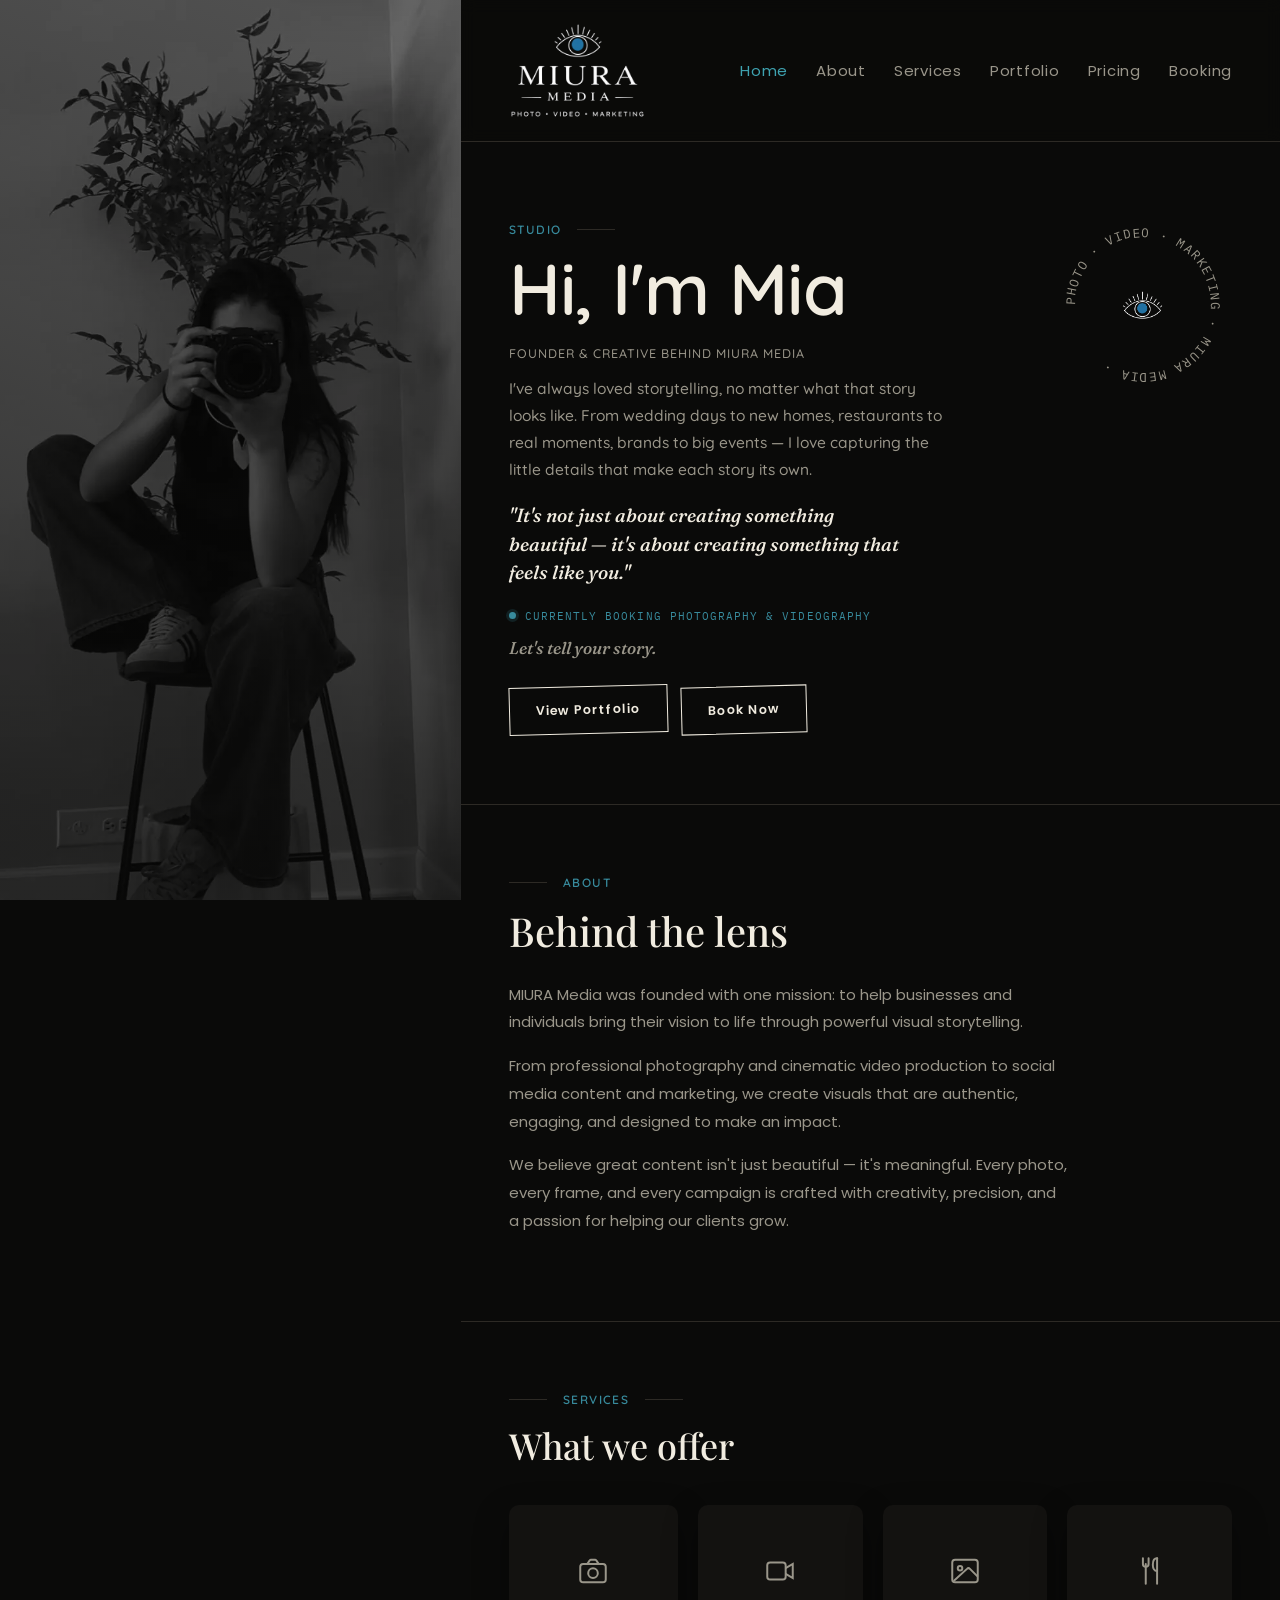
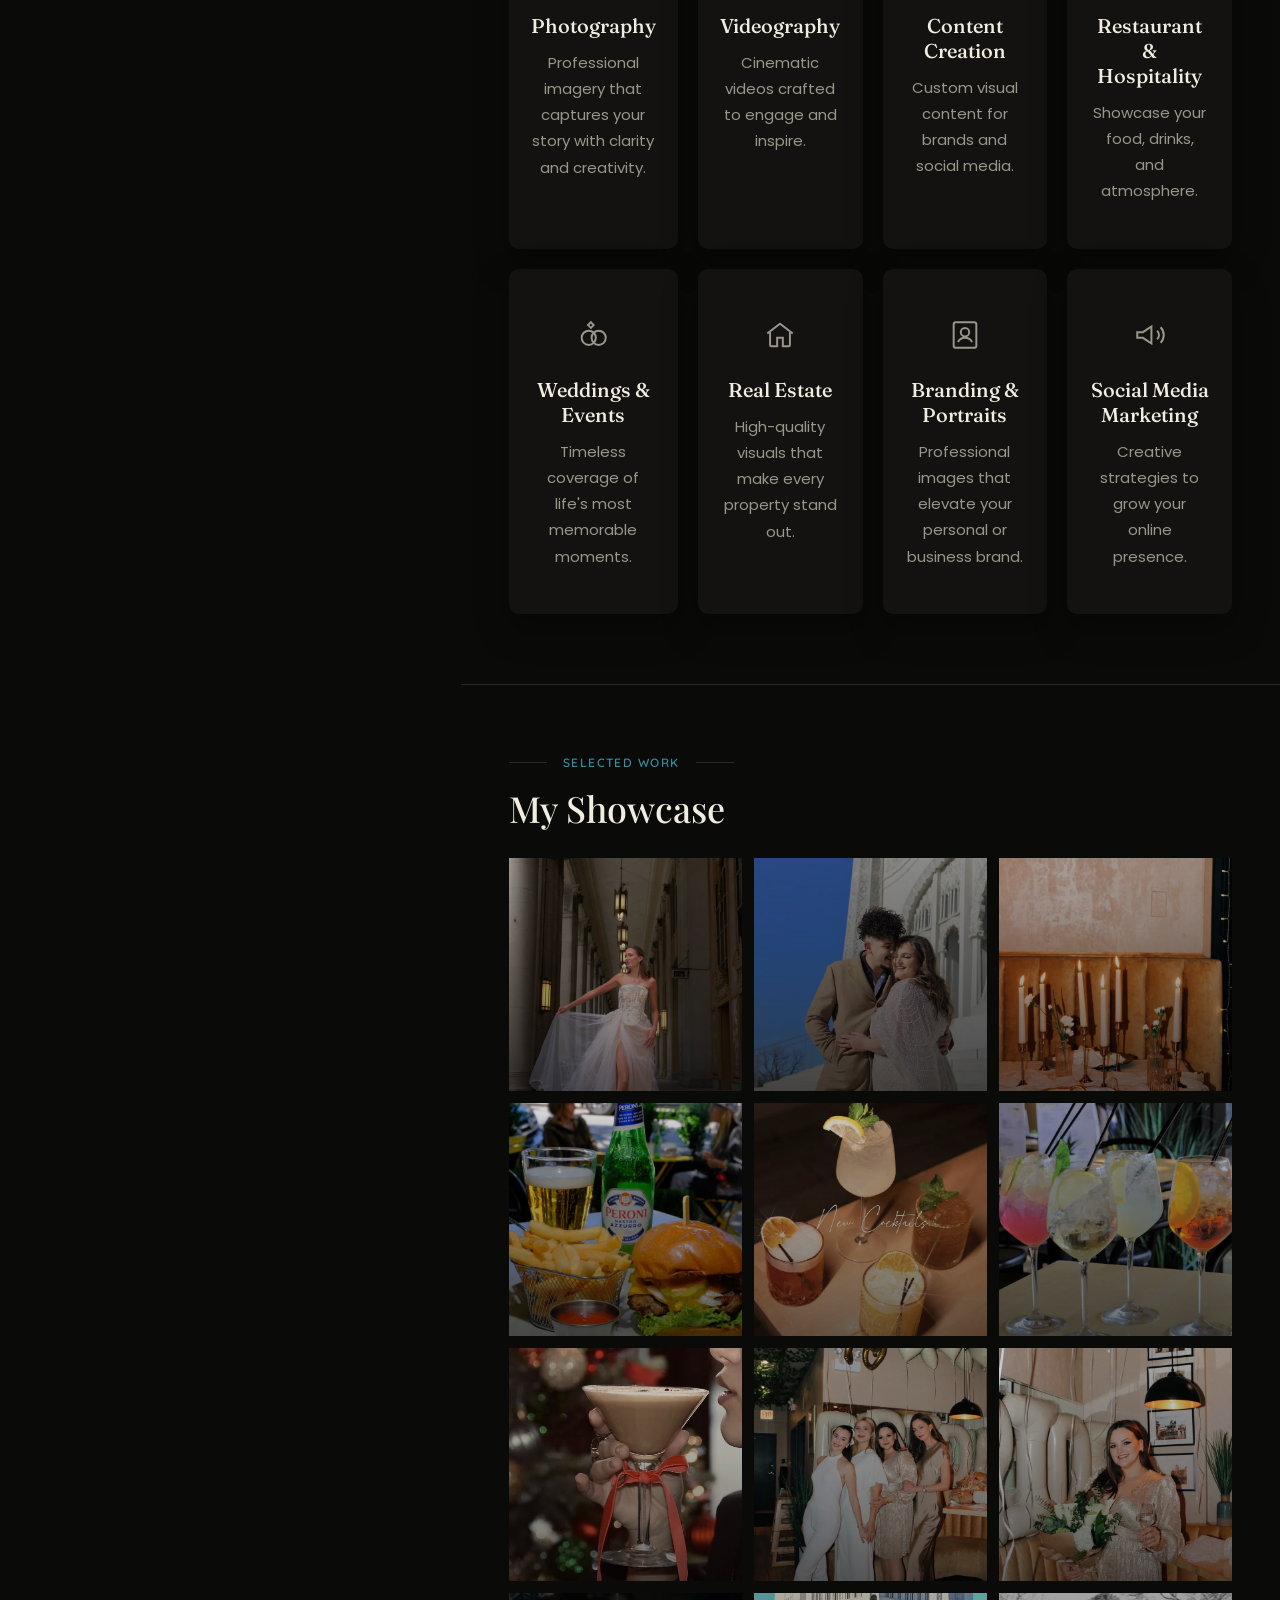
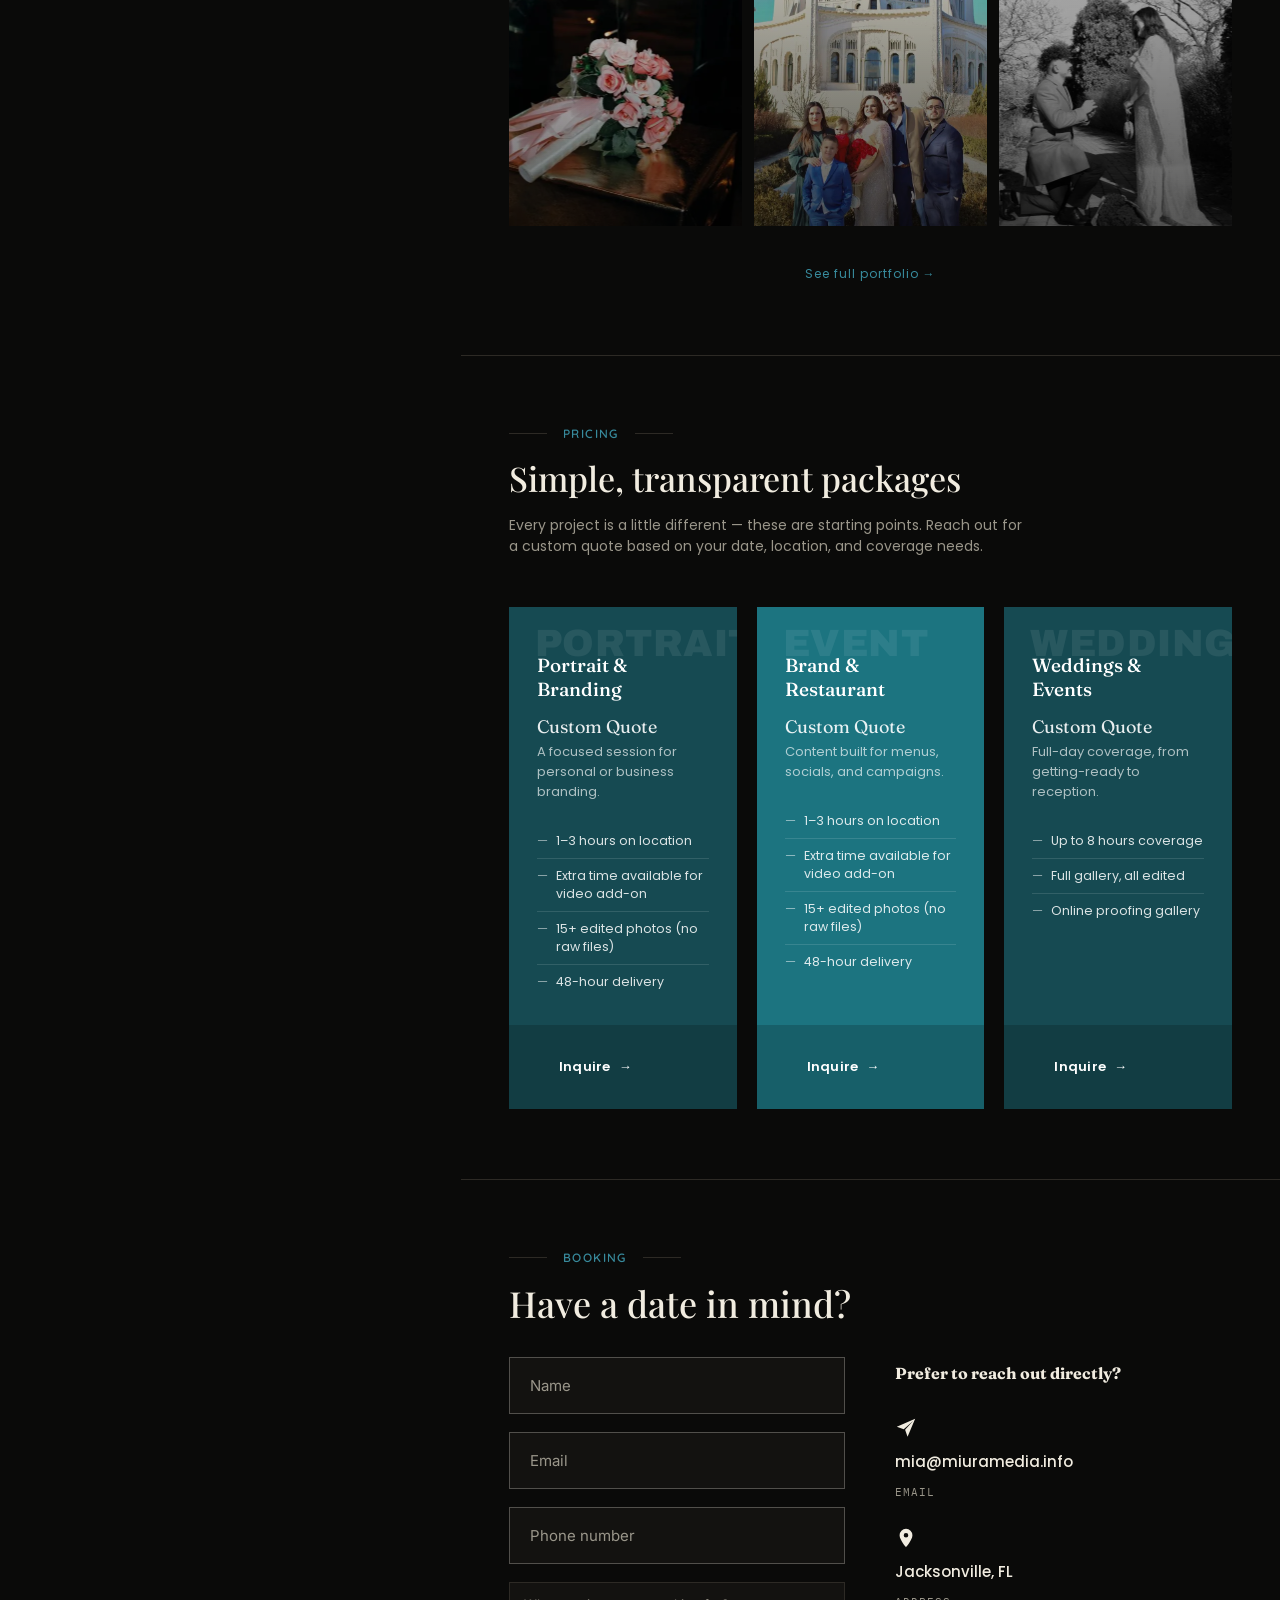
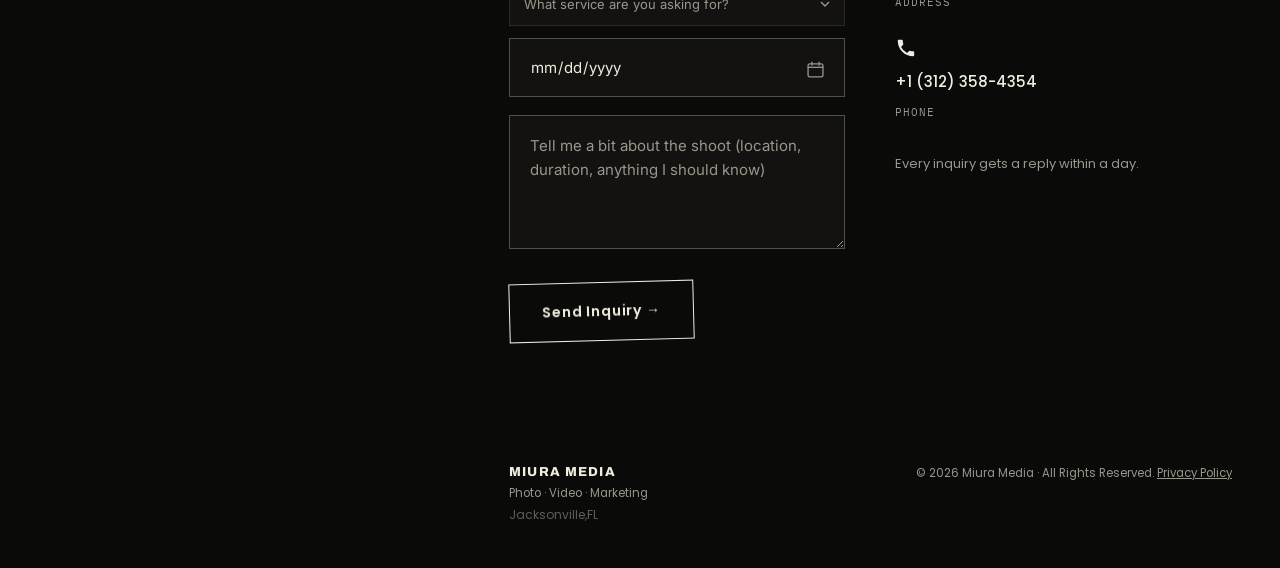
==== commit f2e33aa7: "uptated" ====
--- a/index.html
+++ b/index.html
@@ -9,7 +9,6 @@
       content="Miura Media — professional photography, videography & content marketing for weddings, restaurants and brands."
     />
     <link rel="canonical" href="https://miuramedia.info/" />
-     
 
     <meta property="og:type" content="website" />
     <meta
@@ -39,7 +38,7 @@
       name="twitter:image"
       content="https://miuramedia.info/images/logo.webp"
     />
-    <link rel="icon" type="image/png" href="images/favicon.png" />
+    <link rel="icon" type="image/png" sizes="32x32" href="images/favicon-32.png" />
     <link rel="preconnect" href="https://fonts.googleapis.com" />
     <link
       rel="stylesheet"
@@ -533,13 +532,42 @@
                   value=""
                 />
               </div>
-              <input
-                class="field"
-                type="date"
-                id="booking-date"
-                placeholder="Preferred date"
-                min="2026-08-30"
-              />
+              <div class="date-field-wrap">
+                <input
+                  class="field date-field"
+                  type="date"
+                  id="booking-date"
+                  placeholder="Preferred date"
+                  min="2026-08-30"
+                />
+                <svg
+                  class="date-field-icon"
+                  viewBox="0 0 24 24"
+                  fill="none"
+                  aria-hidden="true"
+                >
+                  <rect
+                    x="3.5"
+                    y="5.5"
+                    width="17"
+                    height="15"
+                    rx="2"
+                    stroke="currentColor"
+                    stroke-width="1.5"
+                  />
+                  <path
+                    d="M3.5 9.5h17"
+                    stroke="currentColor"
+                    stroke-width="1.5"
+                  />
+                  <path
+                    d="M8 3.5v3.5M16 3.5v3.5"
+                    stroke="currentColor"
+                    stroke-width="1.5"
+                    stroke-linecap="round"
+                  />
+                </svg>
+              </div>
               <textarea
                 class="field"
                 id="booking-notes"
@@ -610,7 +638,7 @@
             <div class="fbrand">MIURA MEDIA</div>
             <div>Photo · Video · Marketing</div>
             <div style="font-size: 12px; opacity: 0.6; margin-top: 4px">
-            Jacksonville,FL
+              Jacksonville,FL
             </div>
           </div>
           <div>
--- a/css/style.css
+++ b/css/style.css
@@ -118,7 +118,7 @@
 }
 
 section {
-  padding: 70px 48px;   /* 100px yerine 70px */
+  padding: 70px 48px; /* 100px yerine 70px */
   border-bottom: 1px solid var(--line);
 }
 .flank {
@@ -269,7 +269,7 @@
 }
 
 @media (max-width: 640px) {
-   section {
+  section {
     padding: 32px 20px;
   }
   #home .name {
@@ -539,6 +539,39 @@
 }
 .field::placeholder {
   color: var(--text-dim);
+}
+.date-field-wrap {
+  position: relative;
+  display: flex;
+  align-items: center;
+}
+.date-field-wrap .field {
+  padding-right: 46px;
+}
+.date-field-icon {
+  position: absolute;
+  top: 27%;
+  right: 19px;
+  width: 21px;
+  height: 21px;
+  color: var(--text-dim);
+  pointer-events: none;
+}
+.date-field-wrap:focus-within .date-field-icon {
+  color: var(--teal);
+}
+input[type="date"].field::-webkit-calendar-picker-indicator {
+  opacity: 0;
+  position: absolute;
+  right: 0;
+  top: 0;
+  width: 100%;
+  height: 100%;
+  cursor: pointer;
+}
+input[type="date"].field {
+  color-scheme: dark;
+  position: relative;
 }
 textarea.field {
   resize: vertical;
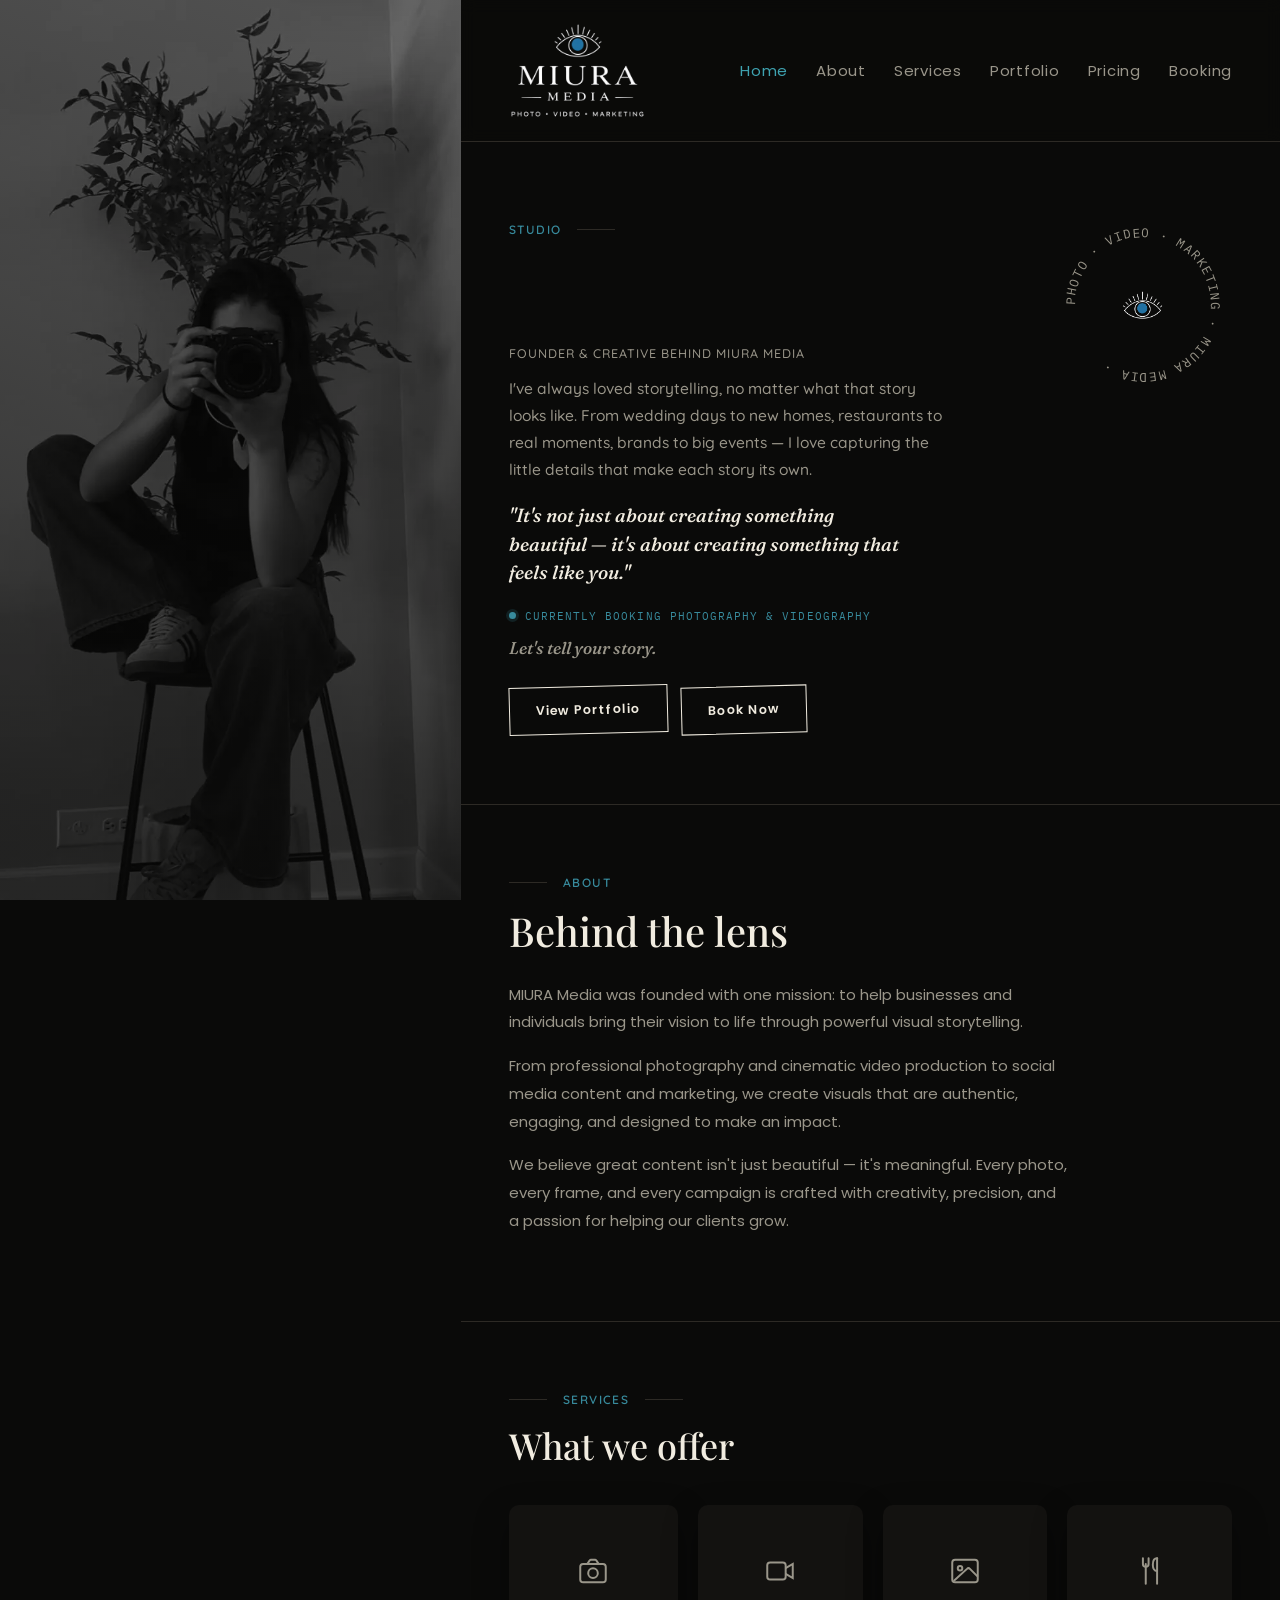
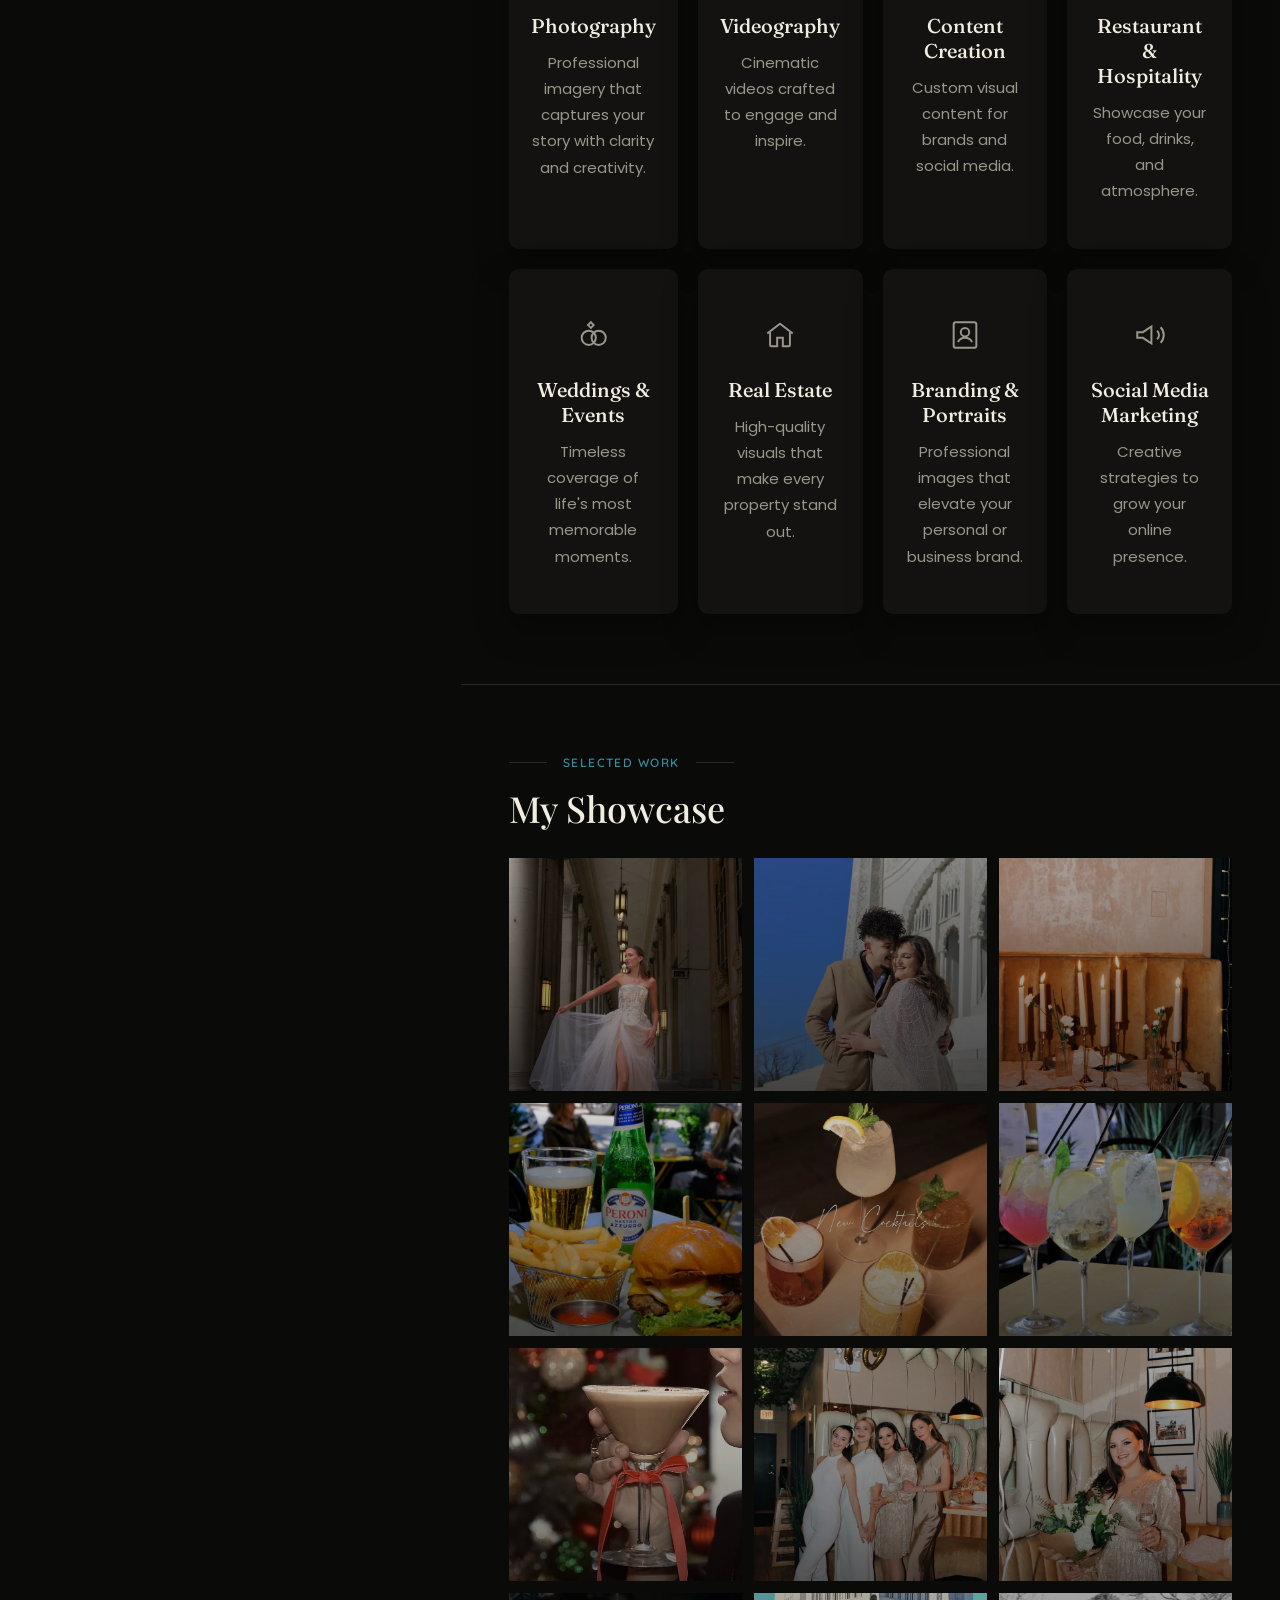
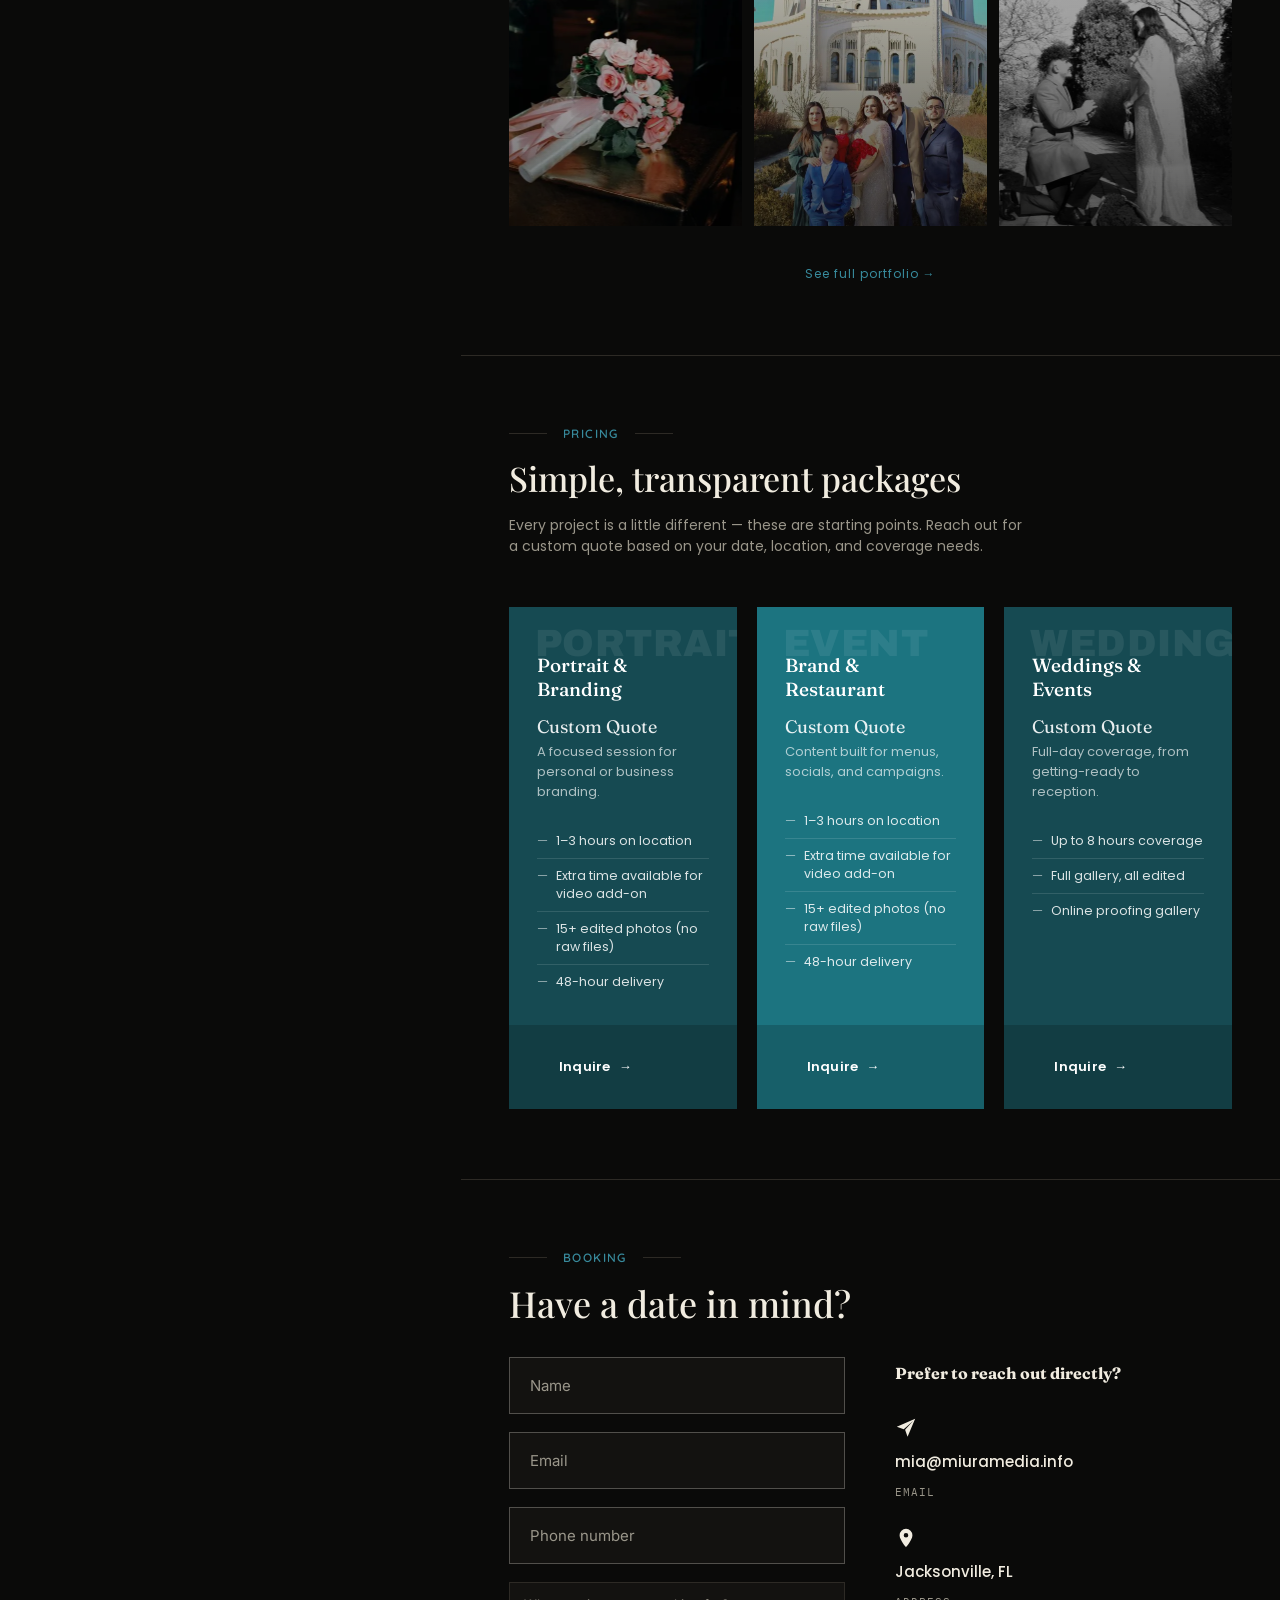
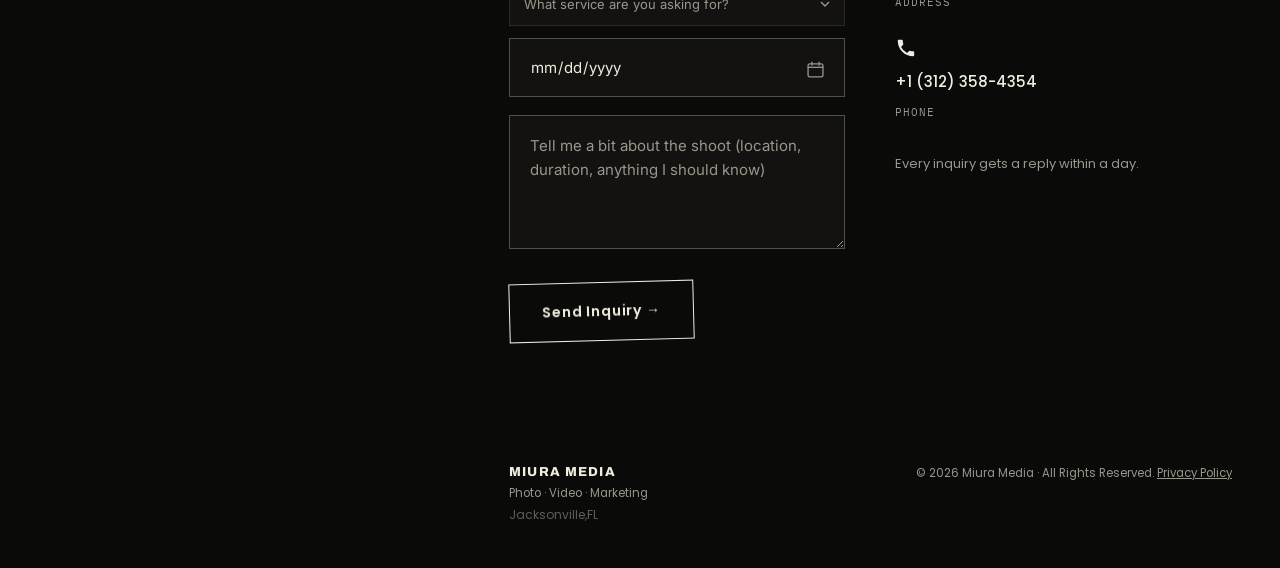
==== commit 0836abaf: "update" ====
--- a/index.html
+++ b/index.html
@@ -38,7 +38,32 @@
       name="twitter:image"
       content="https://miuramedia.info/images/logo.webp"
     />
-    <link rel="icon" type="image/png" sizes="32x32" href="images/favicon-32.png" />
+
+    <!-- <link rel="icon" type="image/png" href="images/favicon.png" /> -->
+    <link
+      rel="icon"
+      type="image/png"
+      sizes="48x48"
+      href="images/favicon-48.png"
+    />
+    <link
+      rel="icon"
+      type="image/png"
+      sizes="32x32"
+      href="images/favicon-32.png"
+    />
+    <link
+      rel="icon"
+      type="image/png"
+      sizes="16x16"
+      href="images/favicon-16.png"
+    />
+    <link
+      rel="apple-touch-icon"
+      sizes="180x180"
+      href="images/favicon-180.png"
+    />
+
     <link rel="preconnect" href="https://fonts.googleapis.com" />
     <link
       rel="stylesheet"
